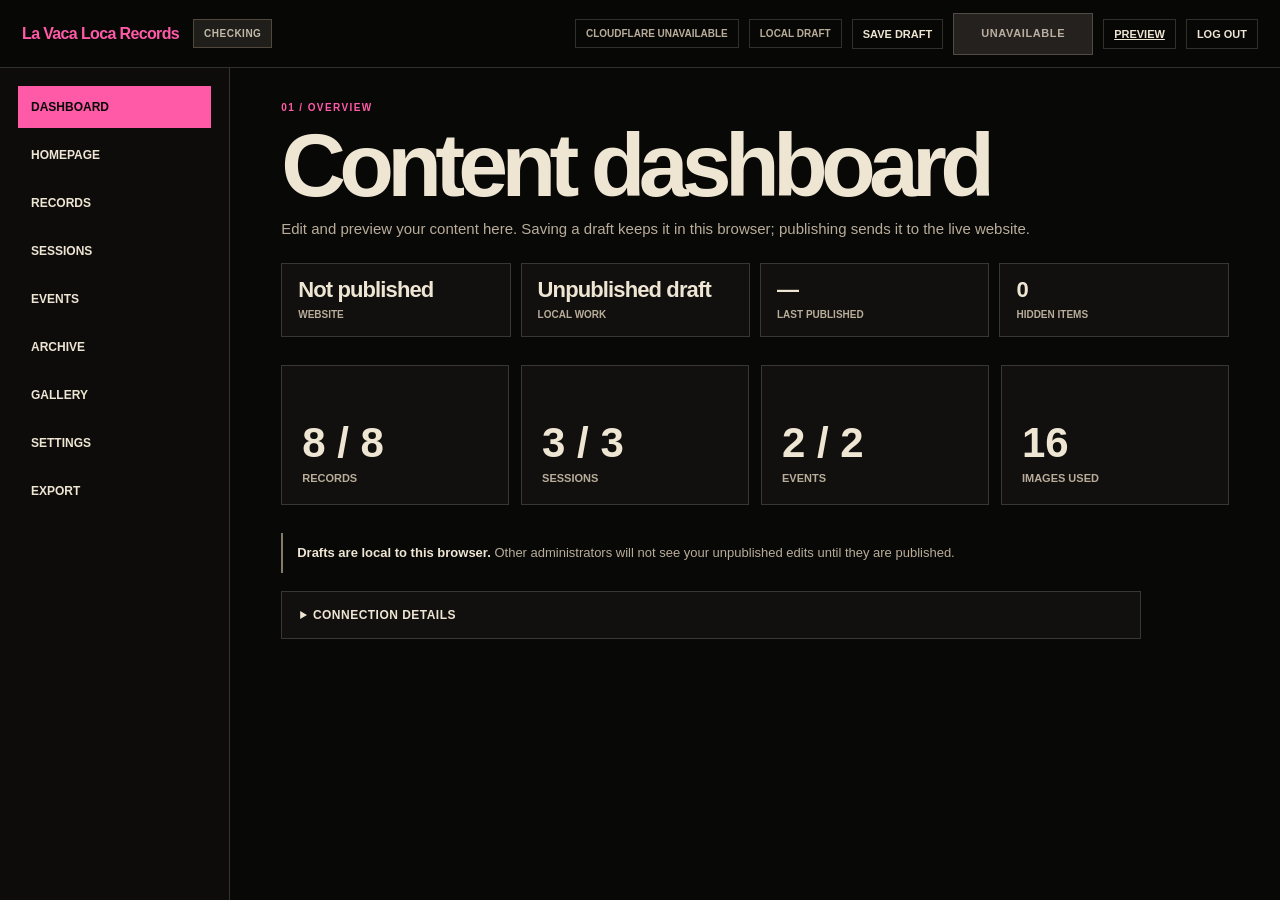
==== admin/index.html @ 2c113e15 "Add Original, Black & White and Sepia controls to responsive image editor" ====
<!doctype html>
<html lang="es">
<head>
<meta charset="utf-8">
<meta name="viewport" content="width=device-width,initial-scale=1,viewport-fit=cover">
<title>Admin — La Vaca Loca Records</title>
<link rel="stylesheet" href="admin.css?v=20261101-preview-edit-filters">
</head>
<body>
<header class="admin-header">
  <div class="admin-header-primary">
    <a class="brand" href="../index.html">La Vaca Loca Records</a>
    <span id="liveStatus" class="status-pill live-status" role="status" aria-live="polite">CHECKING</span>
    <button id="adminMobileHeaderLogout" class="admin-action compact secondary admin-mobile-header-logout" type="button">Log out</button>
  </div>
  <div class="admin-header-actions" aria-label="Content actions">
    <span class="status-pill" id="cloudStatus">Checking connection</span>
    <span class="status-pill" id="draftStatus" role="status" aria-live="polite">LOCAL DRAFT</span>
    <button class="admin-action compact secondary" type="button" data-save-draft>Save draft</button>
    <div class="publish-control" id="publishControl" data-publish-state="checking">
      <div class="publish-history" id="publishHistory" hidden aria-live="polite">
        <span class="publish-history-title">Last published</span>
        <time id="publishHistoryTime"></time>
      </div>
      <button class="admin-action compact publish-button" id="publishButton" type="button" data-cloud-publish disabled aria-label="Checking publication status">
        <span class="publish-fill" id="publishFill" aria-hidden="true"></span>
        <span class="publish-button-text" id="publishButtonText">Checking…</span>
      </button>
    </div>
    <a class="admin-action compact secondary" href="../index.html?preview=admin-draft" target="_blank" rel="noopener">Preview</a>
    <button class="admin-action compact secondary" type="button" id="adminLogout">Log out</button>
  </div>
</header>
<main class="admin-shell">
  <aside class="admin-sidebar" id="adminNavigation" aria-label="Admin sections">
    <button class="nav-item active" data-panel="dashboard">Dashboard</button>
    <button class="nav-item" data-panel="homepage">Homepage</button>
    <button class="nav-item" data-panel="records">Records</button>
    <button class="nav-item" data-panel="sessions">Sessions</button>
    <button class="nav-item" data-panel="events">Events</button>
    <button class="nav-item" data-panel="archive">Archive</button>
    <button class="nav-item" data-panel="gallery">Gallery</button>
    <button class="nav-item" data-panel="settings">Settings</button><button class="nav-item" data-panel="team" id="teamNav" hidden>Administrators</button>
    <button class="nav-item" data-panel="export">Export</button>
  </aside>

  <section class="admin-content">
    <section class="panel active" id="dashboard">
      <p class="eyebrow">01 / Overview</p>
      <h1>Content dashboard</h1>
      <p class="intro">Edit and preview your content here. Saving a draft keeps it in this browser; publishing sends it to the live website.</p>
      <div class="publish-bar" id="publishSummary"></div>
      <div class="stat-grid" id="stats"></div>
      <p class="dashboard-note"><strong>Drafts are local to this browser.</strong> Other administrators will not see your unpublished edits until they are published.</p>
      <details class="connection-details"><summary>Connection details</summary><p id="cloudSetupHint">Checking your session and storage…</p></details></section>

    <section class="panel" id="homepage">
      <div class="panel-head"><div><p class="eyebrow">02 / Landing page</p><h2>Homepage hero</h2></div></div>
      <p class="intro">Assign a different original photo to desktop, tablet, or phone, or let a screen size inherit a fallback photo. Drop images into the slots, select from the gallery, and adjust each device crop.</p>
      <div class="notice"><strong>Media:</strong> with Cloudflare connected, hero originals are stored permanently in R2. Save Draft is private to this browser; Publish Live updates production.</div>
      <p><a class="admin-action secondary" href="../index.html?preview=admin-draft" target="_blank" rel="noopener">Save & preview homepage</a></p>
      <div id="homepageHeroEditor"></div>
    </section>

    <section class="panel" id="records">
      <div class="panel-head"><div><p class="eyebrow">02 / Catalog</p><h2>Records</h2></div><button class="admin-action" data-add-record>Add record</button></div>
      <p><a class="admin-action secondary" href="../discos.html?preview=admin-draft" target="_blank" rel="noopener">Save & preview listening room</a></p>
      <div class="editor-list" id="recordsList"></div>
    </section>

    <section class="panel" id="sessions">
      <div class="panel-head"><div><p class="eyebrow">03 / Library</p><h2>Sessions</h2></div><button class="admin-action" data-add-session>Add session</button></div>
      <p><a class="admin-action secondary" href="../sessions.html?preview=admin-draft" target="_blank" rel="noopener">Save & preview sessions</a></p>
      <div class="editor-list" id="sessionsList"></div>
    </section>

    <section class="panel" id="events">
      <div class="panel-head"><div><p class="eyebrow">04 / Agenda</p><h2>Events</h2></div><button class="admin-action" data-add-event>Add event</button></div>
      <p class="notice">Save a local draft, then preview the calendar. Draft / Hidden events are never public. Leave a date empty for “Próximo anuncio”. Use Publish Live when the calendar is ready.</p>
      <div class="form-card" id="calendarSettings"></div>
      <p><a class="admin-action secondary" href="../eventos.html?preview=admin-draft" target="_blank" rel="noopener">Save & preview calendar</a></p>
      <div class="editor-list" id="eventsList"></div>
    </section>

    <section class="panel" id="archive">
      <div class="panel-head"><div><p class="eyebrow">05 / Visual memory</p><h2>Archive</h2></div><button class="admin-action" data-add-archive>Add archive item</button></div>
      <p><a class="admin-action secondary" href="../archivo.html?preview=admin-draft" target="_blank" rel="noopener">Save & preview archive</a></p>
      <div class="editor-list" id="archiveList"></div>
    </section>

    <section class="panel" id="gallery">
      <div class="panel-head"><div><p class="eyebrow">Media library</p><h2>Gallery</h2></div><label class="upload-button">Upload photos<input id="galleryUpload" type="file" accept="image/*" multiple></label></div>
      <div class="gallery-toolbar"><input id="gallerySearch" type="search" placeholder="Search photos" aria-label="Search gallery"><button class="admin-action secondary" id="galleryRefresh" type="button">Refresh</button></div>
      <p id="galleryProgress" role="status" aria-live="polite"></p><div id="galleryFailures"></div>
      <div class="gallery-grid" id="galleryGrid"></div><button class="admin-action secondary" id="galleryMore" type="button" hidden>Load more</button>
    </section>
    <section class="panel" id="settings">
      <p class="eyebrow">06 / Store settings</p>
      <h2>Settings</h2>
      <div class="form-card" id="settingsForm"></div>
    </section>

<section class="panel" id="team">
  <p class="eyebrow">ADMINISTRATION</p>
  <h2>Administrators</h2>
  <p class="team-intro">Manage who can access La Vaca Loca Records. Owners manage accounts, administrators publish content and upload media, and editors prepare drafts.</p>
  <div id="teamList" class="team-list" aria-live="polite">Loading accounts…</div>
  <div class="team-create">
    <p class="eyebrow">ACCESS MANAGEMENT</p>
    <h3>Invite administrator</h3>
    <p class="team-hint">Invite someone by email. They choose their own password through a private, one-time link valid for 48 hours. No email is sent automatically; copy the link and share it privately.</p>
    <form id="teamInvite" class="team-form">
      <div class="team-field"><label for="teamInviteEmail">Email address</label><input id="teamInviteEmail" type="email" name="email" required autocomplete="off"></div>
      <div class="team-field"><label for="teamInviteRole">Account role</label><select id="teamInviteRole" name="role"><option value="editor">Editor</option><option value="admin">Administrator</option><option value="owner">Owner</option></select></div>
      <button class="team-submit" type="submit">Generate invitation link</button>
    </form>
    <p id="teamStatus" class="team-status" role="status" aria-live="polite"></p>
    <section class="team-invite-link" id="teamInviteLinkBox" hidden aria-labelledby="teamInviteLinkTitle">
      <p class="eyebrow" id="teamInviteLinkTitle">ONE-TIME INVITATION</p>
      <p class="team-hint">Copy this link now. For security, it will not be shown again after you leave or refresh this page. You can generate a new one later.</p>
      <div class="team-invite-copy-row">
        <input type="text" id="teamInviteLink" readonly aria-label="Generated invitation link" spellcheck="false">
        <button class="team-submit" id="teamCopyInvite" type="button">Copy link</button>
      </div>
      <p id="teamInviteCopyStatus" class="team-status" role="status" aria-live="polite"></p>
    </section>
  </div>
  <section class="team-pending" aria-labelledby="teamPendingTitle">
    <div class="team-pending-head">
      <div><p class="eyebrow">INVITATIONS</p><h3 id="teamPendingTitle">Pending invitations</h3></div>
      <button class="team-button" id="teamRefreshInvites" type="button">Refresh</button>
    </div>
    <p class="team-hint">Invitations expire after 48 hours. Generate another link using the same email to replace an old invitation.</p>
    <div id="teamInvitations" class="team-invite-list" aria-live="polite"></div>
  </section>
  <section class="team-pending team-recovery" aria-labelledby="teamRecoveryTitle">
    <div class="team-pending-head">
      <div><p class="eyebrow">ACCOUNT RECOVERY</p><h3 id="teamRecoveryTitle">Password reset requests</h3></div>
      <button class="team-button" id="teamRefreshResets" type="button">Refresh</button>
    </div>
    <p class="team-hint">Review requests submitted through “Forgot password?” and issue a 30-minute, one-time link. Only Owners can generate links; the primary designer account is excluded.</p>
    <div id="teamResetRequests" class="team-invite-list" aria-live="polite"></div>
    <section class="team-invite-link" id="teamResetLinkBox" hidden aria-labelledby="teamResetLinkTitle">
      <p class="eyebrow" id="teamResetLinkTitle">ONE-TIME PASSWORD RESET LINK</p>
      <p class="team-hint">Copy this private link now and send it directly to the account owner. It expires after 30 minutes and is not shown again after you leave this page.</p>
      <div class="team-invite-copy-row">
        <input type="text" id="teamResetLink" readonly aria-label="Generated password reset link" spellcheck="false">
        <button class="team-submit" type="button" id="teamCopyReset">Copy link</button>
      </div>
      <p id="teamResetCopyStatus" class="team-status" role="status" aria-live="polite"></p>
    </section>
  </section>
</section>
<dialog id="teamResetDialog" class="team-dialog" aria-labelledby="teamResetTitle">
  <form id="teamResetForm" class="team-reset-form">
    <p class="eyebrow">ACCOUNT SECURITY</p>
    <h3 id="teamResetTitle">Reset password</h3>
    <p id="teamResetEmail" class="team-hint"></p>
    <input type="hidden" name="id" id="teamResetId">
    <div class="team-field"><label for="teamNewPassword">New password</label><input id="teamNewPassword" type="password" name="password" autocomplete="new-password" minlength="14" required></div>
    <div class="team-field"><label for="teamConfirmPassword">Confirm new password</label><input id="teamConfirmPassword" type="password" autocomplete="new-password" minlength="14" required></div>
    <p id="teamResetStatus" class="team-status" role="alert"></p>
    <div class="team-dialog-actions"><button class="team-button" type="button" data-reset-cancel>Cancel</button><button class="team-submit" type="submit">Save new password</button></div>
  </form>
</dialog>
<dialog id="teamDeleteDialog" class="team-dialog team-delete-dialog" aria-labelledby="teamDeleteTitle" aria-describedby="teamDeleteDescription">
  <form id="teamDeleteForm" class="team-reset-form">
    <p class="eyebrow">PERMANENT ACCOUNT REMOVAL</p>
    <h3 id="teamDeleteTitle">Delete administrator</h3>
    <p id="teamDeleteDescription" class="team-hint">This permanently removes the account and signs out its active sessions. This action cannot be undone.</p>
    <p class="team-delete-target" id="teamDeleteEmail"></p>
    <input type="hidden" id="teamDeleteId" name="id">
    <div class="team-field"><label for="teamDeleteEmailConfirm">Enter the account email to confirm</label><input id="teamDeleteEmailConfirm" name="email" type="email" autocomplete="off" required spellcheck="false"></div>
    <div class="team-field"><label for="teamDeleteConfirmWord">Type DELETE</label><input id="teamDeleteConfirmWord" name="confirm" type="text" autocomplete="off" autocapitalize="characters" required spellcheck="false"></div>
    <p id="teamDeleteStatus" class="team-status" role="alert"></p>
    <div class="team-dialog-actions"><button type="button" class="team-button" data-delete-cancel>Cancel</button><button type="submit" class="team-button team-delete-submit" disabled>Delete account</button></div>
  </form>
</dialog>
<section class="panel" id="export">
  <p class="eyebrow">BACKUP / ADVANCED</p>
  <h2>Export</h2>
  <p class="intro">Download or copy the content currently in this editor as a backup. Exporting does not publish anything to the live website.</p>
  <div class="export-actions">
    <button class="admin-action" data-download-datajs>Download data.js</button>
    <button class="admin-action secondary" data-copy-datajs>Copy data.js</button>
  </div>
  <details class="export-advanced">
    <summary>View generated data.js</summary>
    <textarea id="jsonOutput" spellcheck="false" readonly aria-label="Generated data.js backup"></textarea>
  </details>
  <details class="export-advanced export-danger">
    <summary>Discard local draft</summary>
    <p>This resets only the current browser's draft; it does not undo published website changes.</p>
    <button class="admin-action danger" data-reset-draft>Reset local draft</button>
  </details>
</section>
  </section>
</main>
<dialog id="heroCropDialog" class="hero-crop-dialog" aria-labelledby="heroCropTitle" aria-describedby="heroCropDescription">
  <div class="hero-crop-shell">
    <header class="hero-crop-heading">
      <div>
        <p class="eyebrow">RESPONSIVE IMAGE STUDIO</p>
        <h2 id="heroCropTitle">Frame the image.</h2>
        <p id="heroCropDescription">Drag to reposition, zoom, and apply a color filter separately for each device. The original image is unchanged.</p>
      </div>
      <button type="button" class="admin-action secondary" id="heroCropClose" aria-label="Close crop editor">Close</button>
    </header>
    <div class="hero-crop-switcher" role="group" aria-label="Preview screen size">
      <button type="button" data-crop-device="desktop" aria-pressed="true"><span>DESKTOP</span><small>1440 × 810</small></button>
      <button type="button" data-crop-device="tablet" aria-pressed="false"><span>TABLET</span><small>768 × 1024</small></button>
      <button type="button" data-crop-device="phone" aria-pressed="false"><span>PHONE</span><small>390 × 844</small></button>
    </div>
    <div class="hero-crop-workspace">
      <div class="hero-crop-viewer">
        <div class="hero-crop-device-label"><span id="heroCropDeviceLabel">Desktop view</span><span id="heroCropDimensions">1440 × 810</span></div>
        <div class="hero-crop-frame-wrap">
          <div class="hero-crop-frame device-desktop" id="heroCropFrame" tabindex="0" role="img" aria-label="Drag the image to adjust which part of it appears. You can also use the horizontal and vertical sliders.">
            <img id="heroCropImage" alt="" draggable="false">
            <div class="hero-crop-shade" aria-hidden="true"></div>
            <div class="hero-crop-website-copy" id="heroCropWebsiteCopy" aria-hidden="true">
              <span id="heroCropKicker">LA VACA LOCA RECORDS</span>
              <strong id="heroCropMark">LVL</strong>
              <em id="heroCropTagline">Discos, sonido, sesiones y cultura.</em>
            </div>
          </div>
        </div>
        <p class="hero-crop-guide">Drag or swipe the image to set the visible area. This preview uses the live website's cover geometry.</p>
      </div>
      <aside class="hero-crop-controls">
        <p class="eyebrow">PHOTO ADJUSTMENTS</p>
        <h3 id="heroCropControlsTitle">Desktop framing</h3>
        <div class="hero-crop-range"><label for="heroCropX">Horizontal focus <output id="heroCropXValue" for="heroCropX">50%</output></label><input type="range" id="heroCropX" min="0" max="100" step="1" value="50"></div>
        <div class="hero-crop-range"><label for="heroCropY">Vertical focus <output id="heroCropYValue" for="heroCropY">50%</output></label><input type="range" id="heroCropY" min="0" max="100" step="1" value="50"></div>
        <div class="hero-crop-range"><label for="heroCropZoom">Zoom <output id="heroCropZoomValue" for="heroCropZoom">100%</output></label><input type="range" id="heroCropZoom" min="100" max="250" step="5" value="100"></div>
        <fieldset class="hero-crop-filters">
          <legend>Image look</legend>
          <div class="hero-crop-filter-choices" role="group" aria-label="Color treatment for selected device">
            <button type="button" data-crop-filter="none" aria-pressed="true">Original</button>
            <button type="button" data-crop-filter="grayscale" aria-pressed="false">Black &amp; White</button>
            <button type="button" data-crop-filter="sepia" aria-pressed="false">Sepia</button>
          </div>
          <p>Applies to this device's hero photo. Original files remain unchanged.</p>
        </fieldset>
        <div class="hero-crop-toggles">
          <label><input type="checkbox" id="heroCropShowText" checked> Show website text</label>
        </div>
        <button type="button" class="admin-action secondary" id="heroCropReset">Reset this device</button>
        <p class="hero-crop-settings-note">Phone crops apply to screens up to 560px, tablet up to 900px, and desktop above 900px. Crop settings are saved with the site content, not by altering the source image.</p>
        <div class="hero-crop-footer">
          <button class="admin-action secondary" type="button" id="heroCropCancel">Cancel</button>
          <button class="admin-action" type="button" id="heroCropApply">Apply changes to draft</button>
        </div>
        <p id="heroCropMessage" class="hero-crop-message" role="status" aria-live="polite"></p>
      </aside>
    </div>
  </div>
</dialog>
<dialog id="galleryPicker" class="gallery-picker"><div class="panel-head"><h2>Choose a photo</h2><button class="admin-action secondary" id="galleryPickerClose" type="button">Close</button></div><input id="galleryPickerSearch" type="search" placeholder="Search photos" aria-label="Search gallery photos"><p id="galleryPickerStatus" role="status"></p><div class="gallery-grid" id="galleryPickerGrid"></div><button class="admin-action secondary" id="galleryPickerMore" type="button" hidden>Load more</button></dialog>
<div class="toast" id="adminToast" role="status" aria-live="polite"></div>
<script src="../data.js"></script>
<script src="../api/content"></script>
<script>
document.addEventListener('click',function(event){
  const previewLink=event.target.closest('a[href*="preview=admin-draft"]');
  if(!previewLink)return;
  if(!saveDraft(false))event.preventDefault();
});
</script>
<script src="../calendar-content.js"></script>
<script src="../responsive-crop.js?v=20261101-color-filters"></script><script src="admin.js?v=20261101-preview-edit-filters"></script><script src="hero-crop.js?v=20261101-color-filters"></script><script src="hero-drop.js?v=20261101-hero-drop"></script>
<script src="gallery.js?v=gallery-only-20260929"></script>
<script src="audio-upload.js"></script><script src="mobile.js?v=scroll-tabs-20261023"></script><script src="team.js?v=password-recovery-20261026"></script>
</body>
</html>
---- admin/admin.css ----
:root{--ink:#080807;--panel:#11100e;--panel2:#191713;--paper:#eee5d3;--muted:#b9ad9a;--line:rgba(238,229,211,.18);--pink:#ff5aa7;--wood:#6d4027;--orange:#e5532e}*{box-sizing:border-box}html{scroll-behavior:smooth}body{margin:0;background:var(--ink);color:var(--paper);font-family:Arial,Helvetica,sans-serif}button,input,textarea,select{font:inherit}.admin-header{position:sticky;top:0;z-index:20;display:flex;align-items:center;justify-content:space-between;height:68px;padding:0 22px;background:rgba(8,8,7,.96);border-bottom:1px solid var(--line);backdrop-filter:blur(10px)}.brand{color:var(--pink);text-decoration:none;font-weight:900;letter-spacing:-.04em}.status-pill{border:1px solid var(--line);padding:8px 10px;font-size:10px;font-weight:900;text-transform:uppercase;color:var(--muted)}.admin-shell{display:grid;grid-template-columns:230px 1fr;min-height:calc(100vh - 68px)}.admin-sidebar{border-right:1px solid var(--line);background:#0d0c0b;padding:18px;position:sticky;top:68px;height:calc(100vh - 68px)}.nav-item{width:100%;display:block;text-align:left;background:transparent;color:var(--paper);border:1px solid transparent;padding:13px 12px;margin-bottom:6px;font-size:12px;font-weight:900;text-transform:uppercase;cursor:pointer}.nav-item:hover,.nav-item.active{background:var(--pink);color:var(--ink);border-color:var(--pink)}.admin-content{padding:34px 4vw 80px}.panel{display:none}.panel.active{display:block}.eyebrow{font-size:10px;letter-spacing:.14em;text-transform:uppercase;color:var(--pink);font-weight:900;margin:0 0 16px}h1,h2,h3{margin:0;font-weight:900;letter-spacing:-.075em;line-height:.82}h1{font-size:clamp(54px,7vw,112px)}h2{font-size:clamp(42px,5.6vw,84px)}.intro{max-width:760px;color:var(--muted);line-height:1.55;font-size:15px}.stat-grid{display:grid;grid-template-columns:repeat(4,1fr);gap:12px;margin:28px 0}.stat-card{background:var(--panel);border:1px solid var(--line);padding:20px;min-height:140px;display:flex;flex-direction:column;justify-content:flex-end}.stat-card strong{font-size:42px;line-height:.9}.stat-card span{font-size:11px;color:var(--muted);font-weight:900;text-transform:uppercase;margin-top:10px}.notice{border:1px solid var(--line);background:rgba(255,90,167,.08);padding:18px;max-width:860px;line-height:1.5}.panel-head{display:flex;align-items:end;justify-content:space-between;gap:20px;margin-bottom:24px}.admin-action{background:var(--pink);color:var(--ink);border:0;padding:12px 14px;font-size:11px;font-weight:900;text-transform:uppercase;cursor:pointer}.admin-action.secondary{background:transparent;color:var(--paper);border:1px solid var(--line)}.editor-list{display:grid;gap:12px}.editor-card,.form-card{background:var(--panel);border:1px solid var(--line);padding:18px}.editor-card summary{cursor:pointer;list-style:none;display:flex;align-items:center;justify-content:space-between;gap:18px}.editor-card summary::-webkit-details-marker{display:none}.summary-title strong{display:block;font-size:22px;line-height:.95}.summary-title small{display:block;color:var(--pink);font-size:10px;font-weight:900;text-transform:uppercase;margin-top:7px}.summary-status{color:var(--muted);font-size:11px;font-weight:900;text-transform:uppercase}.field-grid{display:grid;grid-template-columns:repeat(3,1fr);gap:12px;margin-top:18px}.field.full{grid-column:1/-1}.field label{display:block;color:var(--muted);font-size:10px;font-weight:900;text-transform:uppercase;margin-bottom:6px}.field input,.field textarea,.field select{width:100%;background:#090908;color:var(--paper);border:1px solid var(--line);padding:11px}.field select{appearance:none;background-image:linear-gradient(45deg,transparent 50%,var(--pink) 50%),linear-gradient(135deg,var(--pink) 50%,transparent 50%);background-position:calc(100% - 17px) 17px,calc(100% - 11px) 17px;background-size:6px 6px;background-repeat:no-repeat}.field textarea{min-height:90px;resize:vertical}.field small{display:block;color:var(--muted);font-size:10px;line-height:1.35;margin-top:6px}.toggle-field{display:flex;flex-direction:column}.toggle{width:100%;min-height:43px;background:#090908;color:var(--muted);border:1px solid var(--line);font-size:11px;font-weight:900;text-align:left;padding:10px 12px;cursor:pointer}.toggle span:before{content:"";display:inline-block;width:9px;height:9px;border-radius:50%;background:#69645b;margin-right:8px}.toggle.on{background:rgba(255,90,167,.14);color:var(--paper);border-color:rgba(255,90,167,.55)}.toggle.on span:before{background:var(--pink)}.settings-note{background:rgba(255,90,167,.08);border:1px solid rgba(255,90,167,.28);padding:16px;margin-bottom:16px}.settings-note strong,.settings-note span{display:block}.settings-note span{color:var(--pink);font-size:13px;margin-top:6px;word-break:break-all}.settings-note p{color:var(--muted);font-size:12px;margin:9px 0 0;line-height:1.4}.card-actions{display:flex;gap:10px;margin-top:14px}.danger{background:transparent;color:#ffb5b5;border:1px solid rgba(255,181,181,.35)}.export-actions{display:flex;gap:10px;flex-wrap:wrap;margin:20px 0}#jsonOutput{width:100%;min-height:520px;background:#080807;color:#f2e7d4;border:1px solid var(--line);padding:16px;font-family:ui-monospace,SFMono-Regular,Menlo,Monaco,Consolas,monospace;font-size:12px;line-height:1.55}.empty{border:1px dashed var(--line);padding:24px;color:var(--muted)}@media(max-width:900px){.admin-shell{grid-template-columns:1fr}.admin-sidebar{position:sticky;top:68px;height:auto;display:flex;gap:8px;overflow:auto;padding:12px;background:#0d0c0b}.nav-item{white-space:nowrap;margin:0}.admin-content{padding:28px 18px 80px}.stat-grid{grid-template-columns:repeat(2,1fr)}.field-grid{grid-template-columns:1fr}.panel-head{display:block}.panel-head .admin-action{margin-top:18px}}@media(max-width:520px){.admin-header{padding:0 14px}.brand{font-size:14px}.status-pill{font-size:8px}.stat-grid{grid-template-columns:1fr}h1{font-size:18vw}h2{font-size:15vw}.editor-card summary{display:block}.summary-status{display:block;margin-top:10px}}

.gallery-toolbar{display:flex;gap:12px;margin:20px 0}.gallery-toolbar input,.gallery-picker>input{flex:1;min-width:0;background:#090908;color:var(--paper);border:1px solid var(--line);padding:12px}.gallery-grid{display:grid;grid-template-columns:repeat(auto-fill,minmax(150px,1fr));gap:16px;margin:20px 0}.gallery-photo{min-width:0;padding:0 0 12px;border:1px solid var(--line);background:var(--panel);color:var(--paper);text-align:left;cursor:pointer}.gallery-photo:hover,.gallery-photo:focus-visible{outline:2px solid var(--pink);outline-offset:2px}.gallery-photo img{display:block;width:100%;aspect-ratio:1;object-fit:cover;background:#090908}.gallery-photo strong,.gallery-photo small{display:block;margin:10px 12px 0;overflow:hidden;text-overflow:ellipsis;white-space:nowrap;font-size:12px}.gallery-photo small{color:var(--muted);font-size:10px}.gallery-picker{width:min(1000px,94vw);max-height:90vh;overflow:auto;padding:24px;background:var(--ink);color:var(--paper);border:1px solid var(--line)}.gallery-picker::backdrop{background:#000c}.gallery-picker>input{width:100%}#galleryProgress,#galleryPickerStatus,#galleryFailures{font-size:13px;overflow-wrap:anywhere}.gallery-grid .empty{grid-column:1/-1}.gallery-picker .panel-head{gap:18px}.upload-button input:focus-visible{outline:2px solid white}@media(max-width:600px){.gallery-grid{grid-template-columns:repeat(2,minmax(0,1fr));gap:10px}.gallery-picker{padding:16px}.gallery-toolbar{flex-wrap:wrap}}


/* Administrator management */
#team{max-width:1120px}
.team-intro,.team-hint{max-width:770px;color:#b8b0a1;line-height:1.55}
.team-list{display:grid;gap:16px;margin:30px 0 48px}
.team-card{border:1px solid #413d37;background:#13120f;padding:24px;min-width:0}
.team-card-top{display:flex;align-items:flex-start;justify-content:space-between;gap:16px;flex-wrap:wrap}
.team-email{font-size:clamp(18px,2.1vw,27px);overflow-wrap:anywhere;color:#efe6d6;letter-spacing:-.035em;margin:0}
.team-meta,.team-card-controls,.team-actions{display:flex;align-items:center;flex-wrap:wrap;gap:12px}
.team-meta{margin-left:auto}
.team-badge{border:1px solid #51483f;padding:7px 10px;color:#eee6d7;font-size:11px;font-weight:700;letter-spacing:.08em;text-transform:uppercase}
.team-badge.active{border-color:#486044;color:#c3e6bb}
.team-badge.inactive{border-color:#805252;color:#ffb8b8}
.team-card-controls{margin-top:24px}
.team-card-controls .team-field{flex:0 1 230px}
.team-create{border-top:1px solid #3e3933;padding-top:32px}
.team-create h3,.team-dialog h3{color:#efe6d6;font-size:clamp(25px,3vw,38px);line-height:1.1;letter-spacing:-.035em;margin:10px 0}
.team-form{display:grid;grid-template-columns:repeat(2,minmax(0,1fr));gap:20px;max-width:930px;margin-top:24px}
.team-field{display:grid;gap:8px;min-width:0}
.team-field label{display:block;color:#efe6d6;font-size:13px;font-weight:600;letter-spacing:.025em}
#team .team-field input,#team .team-field select,#teamResetDialog .team-field input{appearance:none;box-sizing:border-box;width:100%;min-height:50px;background:#171714;border:1px solid #514c44;border-radius:0;color:#efe6d6;font:inherit;font-size:15px;padding:12px 14px;outline:none}
#team .team-field input:focus,#team .team-field select:focus,#teamResetDialog .team-field input:focus{border-color:#fa4ea0;box-shadow:0 0 0 1px #fa4ea0}
#team .team-field select{cursor:pointer}
.team-button,.team-submit{border-radius:0;min-height:49px;padding:12px 18px;text-transform:uppercase;font-weight:750;font-size:13px;letter-spacing:.03em;cursor:pointer;transition:background .16s,border-color .16s}
.team-button{background:transparent;color:#efe6d6;border:1px solid #59534a}
.team-button:hover{border-color:#fa4ea0;color:#fa4ea0}
.team-button.danger:hover{border-color:#ff9595;color:#ff9595}
.team-submit{background:#fb50a0;border:1px solid #fb50a0;color:#141010}
.team-submit:hover{background:#f77cba}
.team-button:disabled,.team-submit:disabled{opacity:.5;cursor:wait}
.team-form>.team-submit{grid-column:1/-1;width:100%;margin-top:6px}
.team-status{min-height:20px;margin:18px 0;color:#b8d9b0;font-size:14px}
.team-status.error{color:#f8a3a3}
.team-dialog{box-sizing:border-box;border:1px solid #655448;background:#11110f;color:#efe6d6;width:min(440px,calc(100% - 32px));max-height:calc(100dvh - 40px);overflow:auto;padding:30px;box-shadow:0 25px 80px #0009}
.team-dialog::backdrop{background:rgba(0,0,0,.77)}
.team-reset-form{display:grid;gap:13px}
.team-dialog-actions{display:flex;gap:10px;margin-top:10px}
.team-dialog-actions>*{flex:1}
@media(max-width:760px){.team-form{grid-template-columns:1fr}.team-card{padding:18px}.team-card-controls,.team-actions{align-items:stretch;flex-direction:column;width:100%}.team-card-controls .team-field{flex:auto;width:100%}.team-actions>*{width:100%}.team-meta{margin-left:0}.team-dialog{padding:20px}}


/* Publication states and interface clarity */
[hidden]{display:none!important}
.status-pill.live-status{white-space:nowrap;letter-spacing:.05em;transition:background .2s,border-color .2s}
.status-pill.live-status.is-live{background:#c7f0ce;border-color:#c7f0ce;color:#0b2915}
.status-pill.live-status.not-live{background:#201e1b;border-color:#51483c;color:#c4b9a8}
#publishButton{white-space:nowrap;transition:background .2s,color .2s,border-color .2s}
#publishButton.is-live,#publishButton.is-live:disabled{background:#c7f0ce;border:1px solid #c7f0ce;color:#0b2915;opacity:1;cursor:default}
#publishButton.is-publishing{background:#9a8c7e;color:#111}
#publishButton:disabled:not(.is-live){opacity:.6;cursor:not-allowed}
.publish-bar .text-live{color:#bcecc3}
.dashboard-note{border-left:2px solid #857b6b;padding:10px 14px;color:var(--muted);font-size:13px;line-height:1.55;max-width:850px}
.dashboard-note strong{color:var(--paper)}
.connection-details,.export-advanced{max-width:860px;border:1px solid var(--line);background:var(--panel);padding:16px 18px;margin:18px 0;color:var(--muted)}
.connection-details summary,.export-advanced summary{font-size:12px;text-transform:uppercase;letter-spacing:.04em;font-weight:800;color:var(--paper);cursor:pointer}
.connection-details p,.export-advanced p{font-size:13px;line-height:1.6;margin:14px 0 0}
.export-advanced #jsonOutput{margin-top:15px;min-height:300px;display:block}
.export-danger{border-color:rgba(240,130,130,.23)}
.export-danger .admin-action{margin-top:15px}
.admin-header{gap:18px}
.admin-header-actions{min-width:0}
.admin-header-actions .status-pill{white-space:nowrap}
.admin-header-actions .admin-action{white-space:nowrap}
.admin-action:focus-visible,.nav-item:focus-visible,.status-pill:focus-visible{outline:2px solid var(--pink);outline-offset:3px}
@media(max-width:1100px){
 .admin-header{height:auto;min-height:68px;flex-wrap:wrap;padding-top:12px;padding-bottom:12px}
 .admin-header-actions{flex-wrap:wrap;justify-content:flex-start}
 .admin-shell{min-height:calc(100vh - 68px)}
 .admin-sidebar{position:static;height:auto}
}
@media(max-width:700px){
 .admin-header-actions{width:100%;gap:8px}
 .admin-header-actions .admin-action{flex:0 0 auto}
 .admin-header-actions #publishButton{order:1}
 .admin-header-actions [data-save-draft]{order:2}
 .admin-header-actions a[href*="preview=admin-draft"]{order:3}
 .admin-header-actions #adminLogout{order:4}
 .admin-header-actions .status-pill{font-size:9px}
}


/* ---------- iPhone and iPad admin layout (2026-10) ---------- */
.admin-header-primary{display:flex;align-items:center;gap:14px;min-width:0}
.admin-header-primary .brand{min-width:0;overflow:hidden;text-overflow:ellipsis;white-space:nowrap}
.admin-menu-toggle,.admin-sidebar-head,.admin-nav-backdrop,.admin-mobile-logout{display:none}
@media (max-width:900px){
  :root{--admin-mobile-action-height:100px}
  html{scroll-padding-top:90px}
  body{overflow-x:hidden}
  body.admin-nav-open{overflow:hidden}
  body .admin-header{
    position:sticky;top:0;z-index:55;display:block;height:auto;min-height:0;
    padding:calc(8px + env(safe-area-inset-top,0px)) 14px 9px;
    border-bottom:1px solid var(--line);background:rgba(8,8,7,.97);backdrop-filter:none;-webkit-backdrop-filter:none
  }
  .admin-header-primary{width:100%;min-height:43px;gap:11px}
  .admin-header-primary .brand{flex:1;font-size:clamp(14px,3.8vw,18px);line-height:1.2;letter-spacing:-.035em}
  .admin-header-primary .live-status{flex:none;font-size:11px;padding:8px 10px}
  .admin-menu-toggle{
    display:inline-flex;flex:none;align-items:center;justify-content:center;
    width:44px;height:44px;background:transparent;color:var(--paper);
    border:1px solid var(--line);padding:0;cursor:pointer
  }
  .admin-menu-toggle:focus-visible,.admin-nav-close:focus-visible{outline:2px solid var(--pink);outline-offset:2px}
  .menu-bars{width:19px;display:grid;gap:4px}
  .menu-bars span{display:block;height:2px;background:currentColor;width:100%}
  body .admin-header .admin-header-actions{
    position:fixed;z-index:55;left:0;right:0;bottom:0;min-width:0;width:100%;
    display:grid;grid-template-columns:minmax(0,1fr) minmax(0,1.42fr) minmax(0,.82fr);
    grid-template-areas:"status status status" "save publish preview";
    align-items:stretch;gap:7px 8px;
    padding:8px 12px calc(9px + env(safe-area-inset-bottom,0px));
    border-top:1px solid rgba(238,229,211,.24);
    background:rgba(13,12,11,.97);backdrop-filter:blur(16px);-webkit-backdrop-filter:blur(16px)
  }
  .admin-header-actions #cloudStatus,.admin-header-actions #adminLogout{display:none}
  .admin-header-actions #draftStatus{
    grid-area:status;justify-self:start;padding:0 1px;border:0;
    font-size:10px;letter-spacing:.07em;line-height:1.2;color:var(--muted)
  }
  .admin-header-actions #draftStatus.dirty{background:transparent;color:var(--pink)}
  .admin-header .admin-header-actions [data-save-draft]{grid-area:save}
  .admin-header .admin-header-actions #publishButton{grid-area:publish}
  .admin-header .admin-header-actions a[href*="preview=admin-draft"]{grid-area:preview}
  .admin-header .admin-header-actions .admin-action.compact{
    min-width:0;min-height:47px;margin:0;padding:10px 7px;
    font-size:11px;line-height:1.16;letter-spacing:.01em;white-space:normal;
    text-align:center;display:flex;align-items:center;justify-content:center;
    overflow-wrap:normal
  }
  .admin-header .admin-header-actions .admin-action:focus-visible{outline-offset:2px}
  body .admin-shell{display:block;min-height:calc(100dvh - 70px)}
  body .admin-content{min-width:0;padding:24px 16px calc(132px + env(safe-area-inset-bottom,0px))}
  .admin-content .panel{min-width:0}
  .admin-nav-backdrop:not([hidden]){
    display:block;position:fixed;inset:0;z-index:70;
    background:rgba(0,0,0,.72);-webkit-tap-highlight-color:transparent
  }
  body .admin-sidebar{
    position:fixed;top:0;bottom:0;left:0;z-index:75;
    display:block;width:min(330px,86vw);height:100dvh;max-height:100dvh;
    border-right:1px solid #50473f;
    padding:calc(18px + env(safe-area-inset-top,0px)) 14px calc(20px + env(safe-area-inset-bottom,0px));
    background:#12100f;
    overflow-y:auto;overflow-x:hidden;overscroll-behavior:contain;
    -webkit-overflow-scrolling:touch;
    transform:translateX(-102%);visibility:hidden;
    transition:transform .22s ease,visibility .22s
  }
  body.admin-nav-open .admin-sidebar{transform:translateX(0);visibility:visible}
  .admin-sidebar-head{
    display:flex;justify-content:space-between;align-items:center;gap:10px;
    margin-bottom:19px;padding:8px 3px 15px;border-bottom:1px solid var(--line)
  }
  .admin-sidebar-head strong{font-size:12px;text-transform:uppercase;letter-spacing:.09em;color:var(--pink)}
  .admin-nav-close{
    display:inline-flex;gap:9px;align-items:center;min-height:44px;
    background:transparent;color:var(--paper);padding:9px 8px;
    border:1px solid var(--line);font-size:12px;font-weight:700;cursor:pointer
  }
  .admin-nav-close span{font-size:23px;font-weight:400;line-height:0.8}
  .admin-sidebar .nav-item{min-height:49px;margin:0 0 5px;font-size:13px;padding:12px 14px;white-space:normal}
  .admin-mobile-logout{display:block;margin-top:22px!important;border-top:1px solid var(--line)!important;color:var(--muted)!important}
  .admin-sidebar .admin-mobile-logout:hover{color:var(--ink)!important}
  .panel h1,.panel h2{font-size:clamp(32px,8vw,53px);line-height:1.03;letter-spacing:-.05em;overflow-wrap:break-word}
  .panel h3{line-height:1.1}
  .panel .eyebrow{margin-bottom:10px;font-size:11px;line-height:1.4}
  .panel .intro{margin:14px 0 20px;font-size:14px;line-height:1.6}
  .panel-head{display:flex;align-items:flex-start;justify-content:space-between;gap:14px;flex-wrap:wrap;margin-bottom:18px}
  .panel-head>div{min-width:0;flex:1 1 230px}
  .panel-head .admin-action,.panel-head .upload-button{flex:0 0 auto;min-height:44px;max-width:100%;margin:0}
  .publish-bar{grid-template-columns:repeat(2,minmax(0,1fr));gap:9px;margin:20px 0}
  .publish-bar article,.publish-card{min-width:0;padding:14px}
  .publish-bar strong{font-size:clamp(16px,3.2vw,24px);line-height:1.12;letter-spacing:-.025em;overflow-wrap:anywhere}
  .publish-bar span{font-size:10px;line-height:1.3}
  .stat-grid{grid-template-columns:repeat(2,minmax(0,1fr));gap:9px;margin:18px 0}
  .stat-card{min-width:0;min-height:110px;padding:16px}
  .stat-card strong{font-size:clamp(26px,6vw,38px);line-height:1.08;overflow-wrap:anywhere}
  .stat-card span{font-size:11px;line-height:1.25}
  .dashboard-note,.notice{font-size:13px;line-height:1.55;padding:13px 14px}
  .editor-list{gap:10px}
  .editor-card,.form-card{min-width:0;padding:15px}
  .editor-card summary{min-height:54px;display:flex;align-items:center;gap:14px;flex-wrap:wrap}
  .summary-title{min-width:0;flex:1 1 150px}
  .summary-title strong{font-size:clamp(18px,4.7vw,24px);line-height:1.13;overflow-wrap:anywhere}
  .summary-title small{font-size:11px;line-height:1.35;overflow-wrap:anywhere}
  .summary-status{flex:0 1 auto;font-size:11px;line-height:1.45;text-align:left;overflow-wrap:anywhere}
  .field-grid{grid-template-columns:minmax(0,1fr);gap:16px;margin-top:19px}
  .field{min-width:0}
  .field label{font-size:12px;line-height:1.35;margin-bottom:7px}
  .field input,.field textarea,.field select,
  .gallery-toolbar input,.gallery-picker>input,
  #team .team-field input,#team .team-field select,#teamResetDialog .team-field input{
    display:block;width:100%;max-width:100%;min-width:0;min-height:48px;
    padding:12px 13px;font-size:16px;line-height:1.3;border-radius:0
  }
  .field input[type="date"],.field input[type="time"]{-webkit-appearance:none;appearance:none;min-height:50px}
  .field textarea{min-height:110px}
  .field small{font-size:12px;line-height:1.45}
  .toggle{min-height:48px;font-size:13px}
  .card-actions{display:grid;grid-template-columns:minmax(0,1fr) minmax(0,1fr);gap:9px}
  .card-actions .admin-action{min-height:46px;padding:11px;font-size:12px}
  .admin-action,.team-button,.team-submit,.upload-button{touch-action:manipulation}
  .media-field .media-row{grid-template-columns:minmax(0,1fr);gap:12px}
  .media-field .media-preview{min-height:0;max-height:235px;aspect-ratio:4 / 3;overflow:hidden}
  .media-field .media-preview img{height:100%;max-height:235px;object-fit:contain}
  .media-field .media-controls{gap:10px}
  .media-controls .admin-action,.media-controls .upload-button{min-height:46px;width:100%;justify-content:center}
  .advanced-media summary{padding:9px 0;min-height:40px;font-size:12px}
  .hero-admin-card{min-width:0}
  .hero-admin-preview,.hero-admin-preview img{min-height:0;max-height:300px;aspect-ratio:16 / 11}
  .hero-admin-fields{min-width:0;padding:15px}
  .hero-admin-top{display:block}
  .hero-admin-top span{display:block;max-width:none;text-align:left;margin-top:9px;line-height:1.5;font-size:12px}
  .hero-order-actions{display:grid;grid-template-columns:repeat(2,minmax(0,1fr))}
  .hero-order-actions .admin-action{min-height:45px}
  .gallery-toolbar{display:flex;gap:9px;align-items:stretch;flex-wrap:nowrap;margin:16px 0}
  .gallery-toolbar input{flex:1;min-width:0}
  .gallery-toolbar .admin-action{min-height:48px;flex:none;font-size:12px}
  .gallery-grid{grid-template-columns:repeat(2,minmax(0,1fr));gap:10px}
  .gallery-photo strong,.gallery-photo small{font-size:12px;line-height:1.35;white-space:normal;overflow-wrap:anywhere}
  .gallery-picker{
    box-sizing:border-box;width:calc(100% - 18px);max-width:680px;
    max-height:calc(100dvh - 32px);padding:16px 14px calc(18px + env(safe-area-inset-bottom,0px));
    overscroll-behavior:contain;-webkit-overflow-scrolling:touch
  }
  .gallery-picker .panel-head{display:flex;align-items:center;gap:10px;flex-wrap:nowrap}
  .gallery-picker .panel-head h2{font-size:clamp(24px,6vw,36px)}
  .gallery-picker .panel-head .admin-action{margin:0}
  .team-card-top{gap:12px}
  .team-email{font-size:clamp(17px,5vw,24px)}
  .team-card-controls,.team-actions{width:100%;align-items:stretch}
  .team-card-controls .team-field{min-width:0;width:100%;flex:1 1 100%}
  .team-actions{display:grid;grid-template-columns:repeat(2,minmax(0,1fr))}
  .team-actions .team-button{min-height:48px;width:100%;padding:10px}
  .team-form{grid-template-columns:minmax(0,1fr);gap:16px}
  .team-form>.team-submit{min-height:50px}
  .team-dialog{
    width:calc(100% - 24px);max-width:460px;
    max-height:calc(100dvh - 34px);
    overflow:auto;padding:22px 18px calc(18px + env(safe-area-inset-bottom,0px))
  }
  .team-dialog-actions .team-button,.team-dialog-actions .team-submit{min-height:48px}
  .export-actions{display:grid;grid-template-columns:repeat(2,minmax(0,1fr))}
  .export-actions .admin-action{min-height:48px}
  .export-advanced #jsonOutput{font-size:12px;overflow:auto}
  body .toast{bottom:calc(114px + env(safe-area-inset-bottom,0px));right:12px;left:12px;text-align:center}
}
@media(max-width:380px){
  .admin-header-primary .brand{font-size:14px}
  .admin-header-primary .live-status{font-size:10px;padding:7px 8px}
  .admin-header .admin-header-actions .admin-action.compact{font-size:10px}
  body .admin-content{padding-left:12px;padding-right:12px}
  .panel h1,.panel h2{font-size:clamp(30px,8.7vw,38px)}
  .team-actions{grid-template-columns:1fr}
  .panel-head>div{flex-basis:100%}
  .panel-head .admin-action,.panel-head .upload-button{width:100%;justify-content:center}
  .hero-order-actions .admin-action{font-size:10px}
}
@media(max-width:900px) and (prefers-reduced-motion:reduce){
  body .admin-sidebar{transition:none}
  .admin-header .admin-header-actions *{transition:none}
}


/* Mobile navigation revision: keep horizontally swipeable sections below the header. */
.admin-mobile-header-logout{display:none}
@media (max-width:900px){
  html{scroll-padding-top:calc(118px + env(safe-area-inset-top,0px))}
  body .admin-header-primary #liveStatus{display:none}
  body .admin-header-primary .admin-mobile-header-logout{
    display:inline-flex;flex:none;align-items:center;justify-content:center;
    min-height:44px;min-width:69px;padding:10px 11px;margin-left:auto;
    border:1px solid var(--line);background:transparent;color:var(--paper);
    font-size:11px;letter-spacing:.025em;white-space:nowrap
  }
  body .admin-header-primary .admin-mobile-header-logout:focus-visible{
    outline:2px solid var(--pink);outline-offset:2px
  }
  body .admin-sidebar{
    position:sticky;z-index:54;top:calc(61px + env(safe-area-inset-top,0px));
    bottom:auto;left:auto;right:auto;
    display:flex;align-items:stretch;gap:5px;flex-wrap:nowrap;
    width:100%;min-width:0;height:auto;max-height:none;
    margin:0;padding:0 13px;
    overflow-x:auto;overflow-y:hidden;
    -webkit-overflow-scrolling:touch;overscroll-behavior-x:contain;
    scrollbar-width:none;scroll-snap-type:x proximity;
    border:0;border-bottom:1px solid var(--line);
    background:#100e0d;
    transform:none;visibility:visible;transition:none;
    touch-action:pan-x
  }
  body .admin-sidebar::-webkit-scrollbar{display:none}
  body .admin-sidebar .nav-item{
    flex:0 0 auto;width:auto;min-width:max-content;min-height:49px;
    padding:13px 13px 11px;margin:0;
    background:transparent;color:var(--muted);
    border:0;border-bottom:2px solid transparent;
    font-size:12px;line-height:1.2;text-align:center;white-space:nowrap;
    scroll-snap-align:center
  }
  body .admin-sidebar .nav-item:hover,
  body .admin-sidebar .nav-item.active,
  body .admin-sidebar .nav-item[aria-current="page"]{
    background:rgba(255,90,167,.08);color:var(--paper);
    border-bottom-color:var(--pink)
  }
  body .admin-sidebar .nav-item:focus-visible{
    outline:2px solid var(--pink);outline-offset:-4px
  }
  body .admin-content{padding-top:20px}
}


/* ----------------------------------------------------
   Publishing control: neutral, changed, writing, live
   ---------------------------------------------------- */
.publish-control{position:relative;display:flex;align-items:stretch;flex:0 0 auto;min-width:140px;isolation:isolate}
.publish-control #publishButton{
 position:relative;display:inline-flex;align-items:center;justify-content:center;
 min-height:42px;width:100%;margin:0;padding:10px 14px;overflow:hidden;
 border:1px solid rgba(238,229,211,.23);background:#292521;color:#ccbead;
 font-size:11px;font-weight:900;letter-spacing:.055em;line-height:1.2;
 white-space:nowrap;cursor:pointer;transition:background .24s,color .24s,border-color .24s,box-shadow .24s
}
.publish-control .publish-button-text{position:relative;z-index:2;pointer-events:none}
.publish-control .publish-fill{
 position:absolute;z-index:1;inset:0 auto 0 0;width:0;opacity:0;
 background:linear-gradient(100deg,#df3888 0%,#ff69b8 75%,#ffc4de 100%);
 pointer-events:none
}
.publish-control[data-publish-state="checking"] #publishButton,
.publish-control[data-publish-state="offline"] #publishButton,
.publish-control[data-publish-state="idle"] #publishButton{
 background:#25211e;color:#baaea0;border-color:rgba(238,229,211,.21);
 box-shadow:none;cursor:default;opacity:1
}
.publish-control[data-publish-state="changes"] #publishButton{
 background:rgba(255,90,167,.11);color:#ffe7f2;border-color:var(--pink);
 animation:publishGlow 2.6s ease-in-out infinite;opacity:1
}
.publish-control[data-publish-state="changes"] #publishButton:hover{
 background:rgba(255,90,167,.23);border-color:#ff9dcb
}
.publish-control[data-publish-state="error"] #publishButton{
 background:rgba(197,65,65,.14);border-color:#ff9191;color:#ffe0e0;opacity:1
}
.publish-control[data-publish-state="publishing"] #publishButton,
.publish-control[data-publish-state="finishing"] #publishButton{
 background:#271723;border-color:var(--pink);color:#fffaf5;
 box-shadow:0 0 0 1px rgba(255,90,167,.14);cursor:progress;opacity:1
}
.publish-control[data-publish-state="publishing"] .publish-fill{
 opacity:1;animation:publishFillWaiting 3.4s cubic-bezier(.22,.85,.3,1) forwards
}
.publish-control[data-publish-state="finishing"] .publish-fill{
 opacity:1;transition:width .35s cubic-bezier(.18,.74,.24,1)
}
.publish-control[data-publish-state="success"] #publishButton{
 background:#bdeac5;border-color:#bdeac5;color:#14351d;box-shadow:0 0 18px rgba(123,235,147,.2);
 cursor:default;opacity:1
}
.publish-control[data-publish-state="success"] .publish-button-text::before{
 content:"✓";display:inline-block;margin-right:7px;font-size:15px;line-height:0;vertical-align:-1px
}
.publish-control #publishButton:focus-visible{outline:2px solid var(--paper);outline-offset:3px}
.publish-control #publishButton:disabled{opacity:1}
.publish-control .publish-history{
 position:absolute;z-index:5;top:calc(100% + 10px);right:0;
 display:flex;align-items:center;gap:9px;min-width:max-content;
 padding:9px 12px;background:#1c1916;color:var(--paper);
 border:1px solid rgba(238,229,211,.24);box-shadow:0 8px 20px rgba(0,0,0,.3);
 font-size:10px;letter-spacing:.035em;white-space:nowrap;line-height:1.1
}
.publish-control .publish-history[hidden]{display:none!important}
.publish-history-title{font-size:9px;font-weight:900;letter-spacing:.11em;text-transform:uppercase;color:var(--muted)}
.publish-history time{font-size:11px;font-weight:800;color:#efe5d3;font-variant-numeric:tabular-nums}
.publish-control .publish-history::before{
 content:"";position:absolute;right:18px;top:-5px;width:8px;height:8px;
 border-left:1px solid rgba(238,229,211,.24);border-top:1px solid rgba(238,229,211,.24);
 background:#1c1916;transform:rotate(45deg)
}
.publish-history.just-published{animation:publishHistoryDrop .48s cubic-bezier(.18,.77,.17,1) both}
@keyframes publishGlow{
 0%,100%{box-shadow:0 0 0 1px rgba(255,90,167,.15),0 0 9px rgba(255,90,167,.13)}
 50%{box-shadow:0 0 0 1px rgba(255,90,167,.45),0 0 20px rgba(255,90,167,.35)}
}
@keyframes publishFillWaiting{
 0%{width:2%}40%{width:60%}75%{width:79%}100%{width:90%}
}
@keyframes publishHistoryDrop{
 from{opacity:0;translate:0 -7px}
 to{opacity:1;translate:0 0}
}
@media(max-width:900px){
 body .admin-header .admin-header-actions .publish-control{
  grid-area:publish;display:flex;align-self:stretch;min-width:0;width:100%;margin:0
 }
 body .admin-header .admin-header-actions .publish-control #publishButton{
  grid-area:auto;width:100%;min-width:0;min-height:47px;
  font-size:11px;letter-spacing:0;padding:10px 7px;white-space:normal
 }
 body .admin-header .admin-header-actions .publish-control .publish-history{
  top:auto;bottom:calc(100% + 12px);right:auto;left:50%;
  max-width:calc(100vw - 20px);min-width:max-content;
  transform:translateX(-50%);font-size:10px;padding:10px 12px;
  box-shadow:0 -8px 20px rgba(0,0,0,.2)
 }
 body .admin-header .admin-header-actions .publish-control .publish-history::before{
  top:auto;bottom:-5px;right:calc(50% - 4px);transform:rotate(225deg)
 }
 .publish-history.just-published{animation:publishHistoryRise .48s cubic-bezier(.18,.77,.17,1) both}
}
@keyframes publishHistoryRise{
 from{opacity:0;translate:0 8px}
 to{opacity:1;translate:0 0}
}
@media(prefers-reduced-motion:reduce){
 .publish-control[data-publish-state="changes"] #publishButton,
 .publish-control[data-publish-state="publishing"] .publish-fill,
 .publish-history.just-published{animation:none}
 .publish-control[data-publish-state="publishing"] .publish-fill{opacity:1;width:45%}
 .publish-control[data-publish-state="finishing"] .publish-fill{transition:none}
}


/* Protected primary designer and permanent account deletion */
.team-card-primary{
 border-color:rgba(255,90,167,.36);
 background:linear-gradient(120deg,rgba(255,90,167,.055),rgba(255,255,255,.015) 55%),#13120f;
}
.team-account-heading{min-width:0;flex:1 1 240px}
.team-primary-detail{font-size:12px;line-height:1.5;color:var(--muted);margin:10px 0 0}
.team-badge-primary{background:rgba(255,90,167,.12);color:#ffc3df;border-color:rgba(255,90,167,.38)}
.team-protected-role{display:flex;gap:9px;align-items:center;min-height:49px;padding:11px 14px;border:1px solid var(--line);color:#d6c8b9;font-size:12px;font-weight:800;letter-spacing:.02em}
.team-lock-symbol{color:var(--pink);font-size:12px}
.team-card-controls .team-protected-role{flex:0 1 240px}
.team-delete-button{color:#ffb5b5;border-color:rgba(255,181,181,.38)}
.team-delete-button:hover{background:rgba(255,70,70,.12);border-color:#ff9393;color:#fff}
.team-delete-target{padding:12px 14px;border:1px solid rgba(238,229,211,.2);background:#0b0a09;color:var(--paper);font-weight:800;font-size:14px;overflow-wrap:anywhere;margin:3px 0 8px}
.team-delete-dialog{border-color:rgba(255,140,140,.4)}
.team-delete-submit{background:#a63636;color:#fff;border-color:#d26e6e}
.team-delete-submit:hover:not(:disabled){background:#c34c4c;color:#fff;border-color:#eb9999}
.team-delete-submit:disabled{opacity:.43;cursor:not-allowed}
.team-reset-form input[type="hidden"]{display:none}
@media(max-width:900px){
 .team-account-heading{flex-basis:100%}
 .team-meta{margin-left:0}
 .team-card-controls .team-protected-role{width:100%;flex:1 1 100%;min-height:48px}
 .team-card .team-actions{grid-template-columns:repeat(2,minmax(0,1fr))}
 .team-card .team-actions>.team-delete-button{grid-column:1/-1}
 .team-primary-detail{font-size:12px}
 .team-delete-dialog{max-height:calc(100dvh - 34px)}
}
@media(max-width:420px){
 .team-card .team-actions{grid-template-columns:1fr}
 .team-card .team-actions>.team-delete-button{grid-column:auto}
}


/* Owner invitations — a copyable, one-time link rather than admin-made passwords */
.team-invite-link{border:1px solid rgba(255,90,167,.44);background:rgba(255,90,167,.06);padding:20px;margin-top:20px;max-width:930px}
.team-invite-link[hidden]{display:none!important}
.team-invite-copy-row{display:grid;grid-template-columns:minmax(0,1fr) auto;gap:9px;align-items:stretch;margin-top:15px}
.team-invite-copy-row input{width:100%;min-width:0;min-height:49px;background:#090908;color:#eee5d3;border:1px solid var(--line);padding:11px 13px;border-radius:0;font-size:13px;text-overflow:ellipsis}
.team-invite-copy-row .team-submit{min-height:49px;min-width:130px}
.team-pending{border-top:1px solid var(--line);padding-top:30px;margin-top:37px}
.team-pending-head{display:flex;justify-content:space-between;align-items:center;gap:15px;max-width:930px}
.team-pending-head h3{color:var(--paper);font-size:clamp(23px,3.2vw,36px);line-height:1.05;letter-spacing:-.04em}
.team-pending-head .team-button{min-height:44px}
.team-invite-list{display:grid;gap:9px;margin-top:17px;max-width:930px}
.team-invite-item{border:1px solid var(--line);background:var(--panel);padding:16px;display:flex;align-items:center;justify-content:space-between;gap:16px;min-width:0}
.team-invite-info{display:grid;gap:6px;min-width:0}
.team-invite-info strong{overflow-wrap:anywhere;font-size:15px;color:var(--paper)}
.team-invite-info span{font-size:12px;line-height:1.4;color:var(--muted)}
.team-invite-revoke{min-height:44px;flex:none}
@media(max-width:900px){
 .team-invite-link{padding:16px}
 .team-invite-copy-row{grid-template-columns:minmax(0,1fr)}
 .team-invite-copy-row input{font-size:16px}
 .team-invite-copy-row .team-submit{width:100%}
 .team-invite-item{flex-wrap:wrap}
 .team-invite-revoke{width:100%}
 .team-pending-head{align-items:end}
}


/* Owner-approved password recovery: calm editorial card actions */
.team-recovery{margin-top:36px}
.team-recovery-actions{display:flex;align-items:center;gap:9px;flex-wrap:wrap;flex:none}
.team-recovery-actions .team-button{min-height:44px;margin:0;white-space:nowrap}
.team-recovery .team-invite-info{flex:1 1 230px}
.team-recovery .team-invite-item{align-items:center}
.team-recovery .team-invite-link{margin-top:16px}
.team-recovery .team-invite-link[hidden]{display:none!important}
.team-recovery .team-invite-copy-row input{color:var(--paper)}
@media(max-width:900px){
 .team-recovery-actions{display:grid;grid-template-columns:minmax(0,1.4fr) minmax(0,.8fr);width:100%}
 .team-recovery-actions .team-button{width:100%;white-space:normal}
 .team-recovery .team-invite-item{align-items:flex-start}
}
@media(max-width:390px){
 .team-recovery-actions{grid-template-columns:1fr}
}


/* Responsive hero image crop studio */
.hero-framing-button{display:block;width:100%;min-height:45px;margin:9px 0 13px!important;text-align:center;letter-spacing:.025em}
.hero-crop-help{padding:12px 14px;background:rgba(255,90,167,.045);border:1px solid rgba(255,90,167,.18)}
.hero-crop-help>span{display:block;color:#e8d8c8;font-size:11px;text-transform:uppercase;font-weight:900;letter-spacing:.04em}
.hero-crop-help small{font-size:12px;line-height:1.5;color:var(--muted)}
.hero-crop-dialog{box-sizing:border-box;width:min(1200px,calc(100vw - 28px));max-width:1200px;max-height:min(92dvh,950px);margin:auto;padding:0;color:var(--paper);background:#0d0c0b;border:1px solid rgba(238,229,211,.3);box-shadow:0 30px 100px rgba(0,0,0,.65);overflow:auto;overscroll-behavior:contain}
.hero-crop-dialog::backdrop{background:rgba(0,0,0,.83);backdrop-filter:blur(4px)}
.hero-crop-shell{padding:clamp(16px,2.4vw,28px);min-width:0}
.hero-crop-heading{display:flex;align-items:flex-start;justify-content:space-between;gap:14px}
.hero-crop-heading .eyebrow{margin:0 0 10px}
.hero-crop-heading h2{font-size:clamp(28px,3.5vw,48px);line-height:1;letter-spacing:-.045em}
.hero-crop-heading p:not(.eyebrow){font-size:13px;line-height:1.5;color:var(--muted);max-width:650px;margin:12px 0 0}
.hero-crop-heading>.admin-action{min-height:44px;flex:none;margin:0}
.hero-crop-switcher{display:grid;grid-template-columns:repeat(3,minmax(0,1fr));gap:8px;margin:20px 0 16px}
.hero-crop-switcher button{display:flex;flex-direction:column;align-items:center;justify-content:center;gap:5px;min-height:57px;cursor:pointer;padding:10px;background:#191713;border:1px solid var(--line);color:#cbbdae;transition:background .2s,border-color .2s}
.hero-crop-switcher button.selected,.hero-crop-switcher button[aria-pressed="true"]{color:#ffe3f0;border-color:var(--pink);background:rgba(255,90,167,.15)}
.hero-crop-switcher button:focus-visible{outline:2px solid #fff;outline-offset:2px}
.hero-crop-switcher span{font-size:11px;font-weight:900;letter-spacing:.09em}
.hero-crop-switcher small{color:var(--muted);font-size:10px;font-variant-numeric:tabular-nums}
.hero-crop-workspace{display:grid;grid-template-columns:minmax(0,1.75fr) minmax(260px,.85fr);gap:24px;align-items:start}
.hero-crop-viewer{background:#13120f;border:1px solid var(--line);padding:14px;min-width:0}
.hero-crop-device-label{display:flex;justify-content:space-between;gap:8px;align-items:center;font-size:11px;font-weight:800;letter-spacing:.06em;text-transform:uppercase;color:var(--muted)}
.hero-crop-device-label span:last-child{color:#eee5d3;font-variant-numeric:tabular-nums}
.hero-crop-frame-wrap{display:flex;justify-content:center;align-items:center;min-height:0;margin:14px 0}
.hero-crop-frame{position:relative;isolation:isolate;overflow:hidden;touch-action:none;cursor:grab;user-select:none;-webkit-user-select:none;-webkit-touch-callout:none;background:#161414;border:1px solid rgba(238,229,211,.32);box-shadow:0 10px 25px rgba(0,0,0,.25);outline-offset:3px}
.hero-crop-frame:focus-visible{outline:2px solid var(--pink)}
.hero-crop-frame.is-dragging{cursor:grabbing}
.hero-crop-frame.device-desktop{width:min(100%,760px,92.44dvh);aspect-ratio:16/9}
.hero-crop-frame.device-tablet{width:min(100%,420px,39dvh);aspect-ratio:3/4}
.hero-crop-frame.device-phone{width:min(100%,270px,24.03dvh);aspect-ratio:390/844}
.hero-crop-frame>img{position:absolute;display:block;max-width:none;pointer-events:none;user-select:none;-webkit-user-drag:none}
.hero-crop-shade{position:absolute;z-index:2;inset:0;pointer-events:none;background:linear-gradient(90deg,rgba(9,9,7,.88),rgba(9,9,7,.54) 60%,rgba(9,9,7,.18)),linear-gradient(0deg,rgba(9,9,7,.45),transparent 45%)}
.hero-crop-website-copy{position:absolute;z-index:3;left:5%;right:5%;top:50%;transform:translateY(-50%);display:flex;flex-direction:column;align-items:flex-start;pointer-events:none;gap:10px}
.hero-crop-website-copy[hidden]{display:none!important}
.hero-crop-website-copy>span{font-weight:900;font-size:clamp(7px,.83vw,11px);letter-spacing:.15em;text-transform:uppercase;color:#f3ede5}
.hero-crop-website-copy>strong{font-weight:900;font-size:clamp(44px,10vw,150px);letter-spacing:-.12em;line-height:.8;color:#eee5d3}
.hero-crop-website-copy>em{font-family:Georgia,serif;font-size:clamp(12px,1.5vw,20px);line-height:1.24;color:#eee5d3}
.hero-crop-frame.device-tablet .hero-crop-website-copy{left:6%;right:6%}
.hero-crop-frame.device-tablet .hero-crop-website-copy>strong{font-size:clamp(48px,15vw,95px)}
.hero-crop-frame.device-phone .hero-crop-website-copy{left:7%;right:7%;gap:10px}
.hero-crop-frame.device-phone .hero-crop-website-copy>strong{font-size:clamp(60px,21vw,110px)}
.hero-crop-frame.device-phone .hero-crop-website-copy>span{font-size:8px;line-height:1.5}
.hero-crop-frame.device-phone .hero-crop-website-copy>em{font-size:16px}
.hero-crop-guide{margin:0;color:var(--muted);text-align:center;font-size:11px;line-height:1.5}
.hero-crop-controls{border:1px solid var(--line);background:var(--panel);padding:18px;min-width:0}
.hero-crop-controls .eyebrow{margin-bottom:10px}
.hero-crop-controls h3{font-size:clamp(21px,2.1vw,28px);line-height:1.06;letter-spacing:-.035em;margin-bottom:25px}
.hero-crop-range{margin:19px 0}
.hero-crop-range label{display:flex;justify-content:space-between;gap:12px;align-items:center;font-size:12px;font-weight:800;line-height:1.4}
.hero-crop-range output{color:var(--pink);font-variant-numeric:tabular-nums;font-size:12px}
.hero-crop-range input[type=range]{display:block;width:100%;accent-color:var(--pink);margin:12px 0;min-height:27px;cursor:pointer;touch-action:pan-y}
.hero-crop-toggles{margin:20px 0 16px;font-size:12px;color:#dfd1c2}
.hero-crop-toggles label{display:flex;align-items:center;gap:9px;cursor:pointer}
.hero-crop-toggles input{accent-color:var(--pink);width:19px;height:19px}
.hero-crop-controls #heroCropReset{min-height:43px}
.hero-crop-settings-note{color:var(--muted);font-size:11px;line-height:1.55;margin:16px 0 24px}
.hero-crop-footer{display:grid;grid-template-columns:1fr 1.5fr;gap:8px}
.hero-crop-footer .admin-action{min-height:45px;white-space:normal}
.hero-crop-message{min-height:17px;color:#ffbdc7;font-size:12px;line-height:1.45;margin:11px 0 0}
@media(max-width:900px){
 .hero-crop-dialog{width:calc(100vw - 16px);max-height:calc(100dvh - 22px)}
 .hero-crop-shell{padding:14px}
 .hero-crop-workspace{grid-template-columns:minmax(0,1fr);gap:14px}
 .hero-crop-heading h2{font-size:clamp(27px,6vw,40px)}
 .hero-crop-heading p:not(.eyebrow){font-size:12px}
 .hero-crop-switcher{gap:5px;margin:14px 0}
 .hero-crop-switcher button{min-height:56px;padding:9px 5px}
 .hero-crop-switcher span{font-size:10px}
 .hero-crop-switcher small{font-size:9px}
 .hero-crop-controls{padding:15px}
 .hero-crop-controls h3{margin-bottom:12px}
 .hero-crop-range{margin:12px 0}
 .hero-crop-frame.device-desktop{width:min(100%,760px,80dvh)}
 .hero-crop-frame.device-tablet{width:min(100%,420px,33.75dvh)}
 .hero-crop-frame.device-phone{width:min(100%,270px,20.79dvh)}
 .hero-crop-viewer{padding:10px}
 .hero-crop-frame-wrap{margin:8px 0}
 .hero-crop-controls #heroCropReset{width:100%}
}
@media(max-width:420px){
 .hero-crop-heading{align-items:start}
 .hero-crop-heading>.admin-action{padding:11px 9px;font-size:10px}
 .hero-crop-switcher small{font-size:8px}
 .hero-crop-footer{grid-template-columns:1fr 1.4fr}
}
@media(prefers-reduced-motion:reduce){.hero-crop-switcher button{transition:none}}


/* Homepage image library: one photo per device and accessible drag/drop targets */
.hero-editor-heading{
 display:flex;align-items:flex-end;justify-content:space-between;gap:16px;
 padding:24px 0 18px;margin-top:16px;border-top:1px solid var(--line)
}
.hero-editor-heading .eyebrow{margin:0 0 9px}
.hero-editor-heading h3{font-size:clamp(29px,3vw,45px);line-height:1.05;letter-spacing:-.055em}
.hero-editor-heading p:not(.eyebrow){font-size:13px;line-height:1.5;color:var(--muted);max-width:600px;margin:9px 0 0}
.hero-editor-heading>.admin-action{flex:none;min-height:46px}
body .hero-admin-card{display:block;min-width:0;width:100%;background:var(--panel);border:1px solid var(--line);overflow:visible;scroll-margin-top:145px}
body .hero-admin-preview{min-height:0;max-height:none;height:clamp(160px,23vw,320px);aspect-ratio:auto;position:relative;overflow:hidden;border-bottom:1px solid var(--line);background:#0c0b0a}
body .hero-admin-preview img{display:block;min-height:0;max-height:none;width:100%;height:100%;aspect-ratio:auto;object-fit:cover}
.hero-preview-empty{height:100%;display:grid;place-items:center;padding:22px;color:var(--muted);font-size:13px;text-align:center}
body .hero-admin-fields{min-width:0;padding:clamp(15px,2vw,24px)}
.hero-admin-top{gap:16px;margin-bottom:18px}
.hero-admin-top strong{font-size:24px;letter-spacing:-.04em}
.hero-admin-top span{font-size:12px;line-height:1.5;color:var(--muted);text-align:right;max-width:300px}
.hero-device-grid{display:grid;grid-template-columns:repeat(3,minmax(0,1fr));gap:12px;margin:15px 0 18px}
.hero-source-slot{
 min-width:0;padding:13px;background:#161411;border:1px solid rgba(238,229,211,.25);
 position:relative;display:flex;flex-direction:column;gap:10px;
 scroll-margin-top:130px;transition:border-color .16s,box-shadow .16s,background .16s
}
.hero-source-slot.has-custom-image{border-color:rgba(255,90,167,.33)}
.hero-source-slot:focus-visible{outline:2px solid var(--pink);outline-offset:3px}
.hero-source-heading{display:flex;align-items:center;justify-content:space-between;flex-wrap:wrap;gap:5px}
.hero-source-heading strong{color:var(--paper);font-size:11px;font-weight:900;letter-spacing:.12em}
.hero-source-heading small{color:var(--muted);font-size:10px;font-variant-numeric:tabular-nums}
.hero-source-visual{
 height:155px;min-width:0;position:relative;display:flex;align-items:center;justify-content:center;
 background:#090908;overflow:hidden;color:var(--muted);font-size:12px;border:1px solid rgba(238,229,211,.12);
 pointer-events:none
}
.hero-source-visual img{width:100%;height:100%;max-width:100%;display:block;object-fit:cover;background:#090908}
.hero-source-slot[data-hero-drop-device="tablet"] .hero-source-visual img{width:min(72%,155px)}
.hero-source-slot[data-hero-drop-device="phone"] .hero-source-visual img{width:min(39%,80px)}
.hero-drop-overlay{position:absolute;inset:0;display:flex;align-items:center;justify-content:center;background:rgba(255,90,167,.89);color:#100c0c;font-size:12px;font-weight:900;letter-spacing:.06em;opacity:0;transition:opacity .16s;pointer-events:none}
.hero-source-slot.is-hero-dragover{border-color:var(--pink);background:rgba(255,90,167,.11);box-shadow:inset 0 0 0 1px var(--pink)}
.hero-source-slot.is-hero-dragover .hero-drop-overlay{opacity:1}
.hero-source-status{font-size:10px;font-weight:900;letter-spacing:.06em;text-transform:uppercase;color:var(--pink);margin:0}
.hero-source-name{font-size:12px;color:var(--muted);white-space:nowrap;overflow:hidden;text-overflow:ellipsis;margin:0;line-height:1.4}
.hero-source-actions{display:grid;grid-template-columns:repeat(2,minmax(0,1fr));gap:7px;margin-top:auto}
.hero-source-actions .upload-button,.hero-source-actions .admin-action{
 min-width:0;width:100%;min-height:44px;margin:0;padding:9px 6px;
 font-size:10px;white-space:normal;line-height:1.3;text-align:center
}
.hero-source-clear{display:block;width:100%;min-height:34px;margin:0;background:transparent;border:1px solid var(--line);color:var(--muted);font-size:11px;cursor:pointer}
.hero-source-clear:hover{color:var(--paper);border-color:var(--pink)}
.hero-source-advanced{font-size:11px;border-top:1px solid var(--line);padding-top:9px}
.hero-source-advanced summary{color:var(--muted);cursor:pointer;font-size:11px;min-height:28px}
.hero-source-advanced .field{padding-top:10px;min-width:0}
.hero-source-advanced .field label{font-size:10px}
.hero-source-advanced .field input{min-width:0;width:100%;font-size:13px}
.hero-drop-create{
 margin:16px 0 22px;padding:24px 20px;display:flex;align-items:center;justify-content:center;flex-direction:column;gap:11px;
 border:1px dashed rgba(255,90,167,.56);background:rgba(255,90,167,.045);text-align:center;
 transition:background .16s,border-color .16s
}
.hero-drop-create>strong{font-size:13px;letter-spacing:.11em;font-weight:900}
.hero-drop-create p{color:var(--muted);font-size:12px;line-height:1.5;margin:0}
.hero-drop-create .admin-action{margin-top:5px;min-height:43px}
.hero-drop-create.is-hero-dragover,.hero-admin-card.is-hero-dragover{
 background:rgba(255,90,167,.14);border-color:var(--pink);box-shadow:inset 0 0 0 1px rgba(255,90,167,.45)
}
.hero-drop-create:focus-visible{outline:2px solid var(--pink);outline-offset:3px}
.hero-drop-create.is-hero-dragover strong{color:var(--pink)}
@media(max-width:900px){
 .hero-editor-heading{align-items:flex-start;flex-wrap:wrap}
 .hero-editor-heading .admin-action{min-width:150px}
 .hero-device-grid{grid-template-columns:repeat(2,minmax(0,1fr));gap:10px}
 body .hero-admin-preview{height:clamp(165px,38vw,270px)}
 body .hero-admin-fields{padding:15px}
}
@media(max-width:620px){
 .hero-device-grid{grid-template-columns:1fr}
 .hero-source-slot{padding:13px}
 .hero-source-visual{height:175px}
 .hero-source-slot[data-hero-drop-device="tablet"] .hero-source-visual img{width:min(62%,170px)}
 .hero-source-slot[data-hero-drop-device="phone"] .hero-source-visual img{width:min(36%,80px)}
 .hero-editor-heading>.admin-action{width:100%;margin:3px 0 0}
 .hero-admin-top span{max-width:none;text-align:left}
 .hero-drop-create{padding:24px 14px}
 body .hero-admin-card{scroll-margin-top:133px}
}
@media(prefers-reduced-motion:reduce){
 .hero-source-slot,.hero-drop-overlay,.hero-drop-create{transition:none}
}
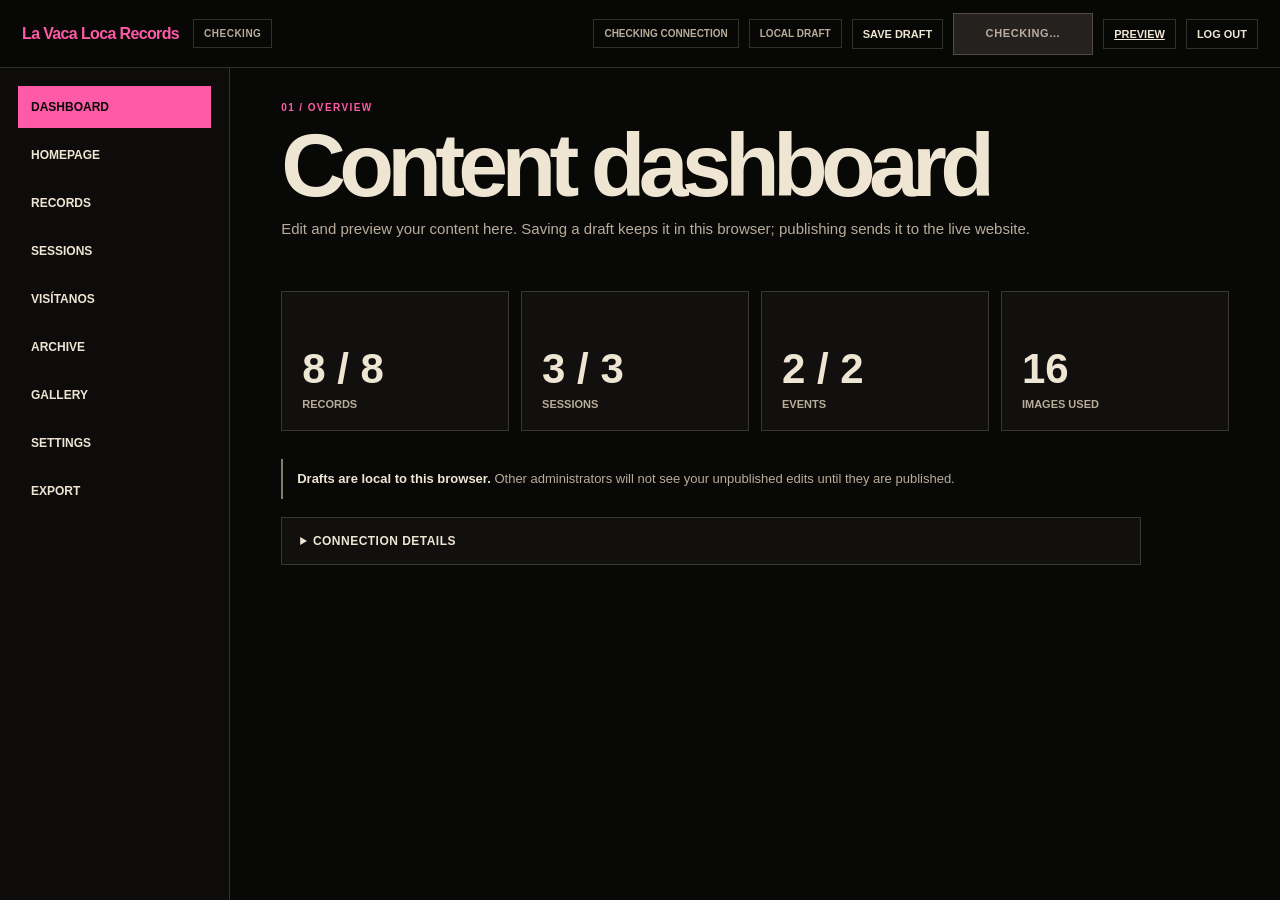
==== commit b62a3b5d: "Replace Events admin panel with Visítanos location and contact editor" ====
--- a/admin/index.html
+++ b/admin/index.html
@@ -4,7 +4,7 @@
 <meta charset="utf-8">
 <meta name="viewport" content="width=device-width,initial-scale=1,viewport-fit=cover">
 <title>Admin — La Vaca Loca Records</title>
-<link rel="stylesheet" href="admin.css?v=20261101-preview-edit-filters">
+<link rel="stylesheet" href="admin.css?v=20261101-no-watermark">
 </head>
 <body>
 <header class="admin-header">
@@ -37,7 +37,7 @@
     <button class="nav-item" data-panel="homepage">Homepage</button>
     <button class="nav-item" data-panel="records">Records</button>
     <button class="nav-item" data-panel="sessions">Sessions</button>
-    <button class="nav-item" data-panel="events">Events</button>
+    <button class="nav-item" data-panel="visitanos">Visítanos</button>
     <button class="nav-item" data-panel="archive">Archive</button>
     <button class="nav-item" data-panel="gallery">Gallery</button>
     <button class="nav-item" data-panel="settings">Settings</button><button class="nav-item" data-panel="team" id="teamNav" hidden>Administrators</button>
@@ -74,12 +74,12 @@
       <div class="editor-list" id="sessionsList"></div>
     </section>
 
-    <section class="panel" id="events">
-      <div class="panel-head"><div><p class="eyebrow">04 / Agenda</p><h2>Events</h2></div><button class="admin-action" data-add-event>Add event</button></div>
-      <p class="notice">Save a local draft, then preview the calendar. Draft / Hidden events are never public. Leave a date empty for “Próximo anuncio”. Use Publish Live when the calendar is ready.</p>
-      <div class="form-card" id="calendarSettings"></div>
-      <p><a class="admin-action secondary" href="../eventos.html?preview=admin-draft" target="_blank" rel="noopener">Save & preview calendar</a></p>
-      <div class="editor-list" id="eventsList"></div>
+    <section class="panel" id="visitanos">
+      <div class="panel-head"><div><p class="eyebrow">04 / El espacio</p><h2>Visítanos</h2></div></div>
+      <p class="intro">Edita la presentación del espacio, la dirección para Google Maps y Apple Maps, las referencias para llegar y el número de WhatsApp que recibirá las solicitudes.</p>
+      <div class="notice"><strong>Importante:</strong> utiliza una dirección exacta o coordenadas verificadas. Sin ellas, el mapa público mostrará Gualaceo como referencia y las rutas quedarán inhabilitadas. Sin WhatsApp configurado, no se podrán enviar solicitudes.</div>
+      <p><a class="admin-action secondary" href="../visitanos.html?preview=admin-draft" target="_blank" rel="noopener">Guardar y previsualizar Visítanos</a></p>
+      <div class="form-card" id="visitSettings"></div>
     </section>
 
     <section class="panel" id="archive">
@@ -220,7 +220,7 @@
             <div class="hero-crop-shade" aria-hidden="true"></div>
             <div class="hero-crop-website-copy" id="heroCropWebsiteCopy" aria-hidden="true">
               <span id="heroCropKicker">LA VACA LOCA RECORDS</span>
-              <strong id="heroCropMark">LVL</strong>
+              <i class="hero-crop-editorial-rule" aria-hidden="true"></i>
               <em id="heroCropTagline">Discos, sonido, sesiones y cultura.</em>
             </div>
           </div>
@@ -268,7 +268,8 @@
 });
 </script>
 <script src="../calendar-content.js"></script>
-<script src="../responsive-crop.js?v=20261101-color-filters"></script><script src="admin.js?v=20261101-preview-edit-filters"></script><script src="hero-crop.js?v=20261101-color-filters"></script><script src="hero-drop.js?v=20261101-hero-drop"></script>
+<script src="../responsive-crop.js?v=20261101-no-watermark"></script><script src="admin.js?v=20261116-visitanos-v1"></script><script src="hero-crop.js?v=20261101-no-watermark"></script><script src="hero-drop.js?v=20261101-hero-drop"></script>
+<script src="hero-overlay.js?v=20261101-no-watermark"></script>
 <script src="gallery.js?v=gallery-only-20260929"></script>
 <script src="audio-upload.js"></script><script src="mobile.js?v=scroll-tabs-20261023"></script><script src="team.js?v=password-recovery-20261026"></script>
 </body>
--- a/admin/admin.css
+++ b/admin/admin.css
@@ -510,7 +510,6 @@
 
 
 /* Responsive hero image crop studio */
-.hero-framing-button{display:block;width:100%;min-height:45px;margin:9px 0 13px!important;text-align:center;letter-spacing:.025em}
 .hero-crop-help{padding:12px 14px;background:rgba(255,90,167,.045);border:1px solid rgba(255,90,167,.18)}
 .hero-crop-help>span{display:block;color:#e8d8c8;font-size:11px;text-transform:uppercase;font-weight:900;letter-spacing:.04em}
 .hero-crop-help small{font-size:12px;line-height:1.5;color:var(--muted)}
@@ -684,3 +683,269 @@
 @media(prefers-reduced-motion:reduce){
  .hero-source-slot,.hero-drop-overlay,.hero-drop-create{transition:none}
 }
+
+
+/* Image preview editing: compact pencil icon and device-scoped color treatments. */
+.hero-admin-preview,.hero-source-visual{position:relative}
+.hero-source-visual{pointer-events:auto}
+.hero-source-visual>img,.hero-source-visual>.hero-drop-overlay{pointer-events:none}
+.hero-photo-edit{
+ position:absolute;top:10px;right:10px;z-index:6;
+ display:inline-flex;align-items:center;justify-content:center;
+ min-width:44px;min-height:44px;width:44px;height:44px;
+ border:1px solid rgba(238,229,211,.72);
+ background:rgba(12,11,10,.88);color:#f5ecdb;
+ box-shadow:0 3px 15px rgba(0,0,0,.38);
+ border-radius:2px;cursor:pointer;
+ -webkit-tap-highlight-color:transparent;
+ transition:background .18s,color .18s,border-color .18s,transform .18s
+}
+.hero-photo-edit:hover{background:var(--pink);border-color:var(--pink);color:#080807;transform:translateY(-1px)}
+.hero-photo-edit:focus-visible{outline:3px solid var(--pink);outline-offset:3px}
+.hero-photo-edit svg{display:block;flex:none;pointer-events:none}
+.hero-source-visual .hero-photo-edit{top:7px;right:7px}
+.hero-source-visual .hero-photo-edit:hover{box-shadow:0 3px 15px rgba(0,0,0,.5)}
+.hero-crop-filters{border:0;padding:0;margin:22px 0 18px;min-width:0}
+.hero-crop-filters legend{font-size:12px;font-weight:900;color:#eee5d3;letter-spacing:.035em;padding:0 0 8px}
+.hero-crop-filter-choices{display:grid;grid-template-columns:repeat(3,minmax(0,1fr));gap:5px}
+.hero-crop-filter-choices button{
+ display:flex;align-items:center;justify-content:center;text-align:center;
+ min-height:46px;min-width:0;padding:10px 5px;
+ border:1px solid rgba(238,229,211,.28);
+ background:#0c0b0a;color:#b9ad9a;
+ cursor:pointer;font-size:11px;font-weight:800;line-height:1.3;
+ transition:background .18s,border-color .18s,color .18s
+}
+.hero-crop-filter-choices button[aria-pressed="true"]{
+ border-color:var(--pink);background:rgba(255,90,167,.16);color:#ffe9f2
+}
+.hero-crop-filter-choices button:hover{border-color:rgba(255,90,167,.75);color:#fff}
+.hero-crop-filter-choices button:focus-visible{outline:2px solid #fff;outline-offset:2px}
+.hero-crop-filters p{font-size:11px;line-height:1.5;color:var(--muted);margin:10px 0 0}
+@media(max-width:620px){
+ .hero-photo-edit{top:8px;right:8px}
+ .hero-crop-filters{margin:18px 0 16px}
+}
+@media(prefers-reduced-motion:reduce){
+ .hero-photo-edit,.hero-crop-filter-choices button{transition:none}
+}
+
+
+/* Live hero text-shadow controls. The default 25% is intentionally photographic. */
+.hero-overlay-studio{
+ display:grid;grid-template-columns:minmax(260px,.8fr) minmax(0,1.2fr);
+ gap:20px;align-items:start;padding:20px;margin:18px 0 28px;
+ background:#161411;border:1px solid rgba(238,229,211,.25)
+}
+.hero-overlay-settings{min-width:0}
+.hero-overlay-settings .eyebrow{margin:0 0 10px}
+.hero-overlay-settings h3{font-size:clamp(24px,2.8vw,37px);letter-spacing:-.045em;line-height:1.1;margin:0 0 14px}
+.hero-overlay-settings>p:not(.eyebrow){font-size:12px;line-height:1.6;color:var(--muted)}
+.hero-overlay-label{display:flex;justify-content:space-between;align-items:center;gap:14px;margin:24px 0 10px}
+.hero-overlay-label label{font-size:12px;font-weight:900;line-height:1.4;color:var(--paper);margin:0}
+.hero-overlay-label output{font-size:17px;font-variant-numeric:tabular-nums;color:var(--pink);font-weight:900}
+.hero-overlay-studio input[type=range],.hero-slide-overlay-setting input[type=range]{
+ width:100%;display:block;min-height:36px;margin:0;accent-color:var(--pink);
+ cursor:pointer;touch-action:pan-y
+}
+.hero-overlay-studio input[type=range]:focus-visible,.hero-slide-overlay-setting input[type=range]:focus-visible{
+ outline:2px solid var(--pink);outline-offset:2px
+}
+.hero-overlay-scale{display:flex;align-items:center;justify-content:space-between;gap:12px;margin-top:7px;color:var(--muted);font-size:10px}
+.hero-overlay-note{padding-top:14px;border-top:1px solid var(--line);margin-top:20px}
+.hero-overlay-visual{min-width:0}
+.hero-overlay-preview-tools{display:grid;grid-template-columns:auto minmax(0,1fr) auto minmax(90px,.75fr);align-items:center;gap:8px;margin-bottom:10px}
+.hero-overlay-preview-tools label{color:var(--muted);font-size:10px;font-weight:900;white-space:nowrap}
+.hero-overlay-preview-tools select{width:100%;min-width:0;padding:9px;color:var(--paper);font-size:12px;background:#0b0a09;border:1px solid var(--line)}
+.hero-overlay-preview{position:relative;isolation:isolate;width:100%;height:300px;overflow:hidden;background:#0c0b09;color:var(--paper);transition:width .22s,height .22s}
+.hero-overlay-preview[data-hero-overlay-preview-device="tablet"]{height:360px;width:min(100%,270px);margin:0 auto}
+.hero-overlay-preview[data-hero-overlay-preview-device="phone"]{height:390px;width:min(100%,194px);margin:0 auto}
+.hero-overlay-preview>img{position:absolute;inset:0;display:block;width:100%;height:100%;object-fit:cover;pointer-events:none;user-select:none;max-width:none}
+.hero-overlay-preview-shade,.hero-admin-shade{
+ position:absolute;inset:0;z-index:2;opacity:.25;pointer-events:none;
+ background:linear-gradient(90deg,rgba(9,9,7,.93) 0%,rgba(9,9,7,.78) 27%,rgba(9,9,7,.34) 54%,rgba(9,9,7,.12) 78%,rgba(9,9,7,.30) 100%),
+ linear-gradient(0deg,rgba(9,9,7,.60),transparent 42%)
+}
+.hero-overlay-preview[data-hero-overlay-preview-device="tablet"] .hero-overlay-preview-shade,
+.hero-overlay-preview[data-hero-overlay-preview-device="phone"] .hero-overlay-preview-shade{
+ background:linear-gradient(90deg,rgba(9,9,7,.88),rgba(9,9,7,.44) 72%,rgba(9,9,7,.34)),
+ linear-gradient(0deg,rgba(9,9,7,.72),transparent 48%)
+}
+.hero-overlay-preview-copy{position:absolute;z-index:3;left:6%;right:6%;top:48%;transform:translateY(-50%);display:flex;flex-direction:column;gap:12px;pointer-events:none}
+.hero-overlay-preview-copy span{color:#eee5d3;font-size:10px;font-weight:900;letter-spacing:.1em;text-transform:uppercase}
+.hero-overlay-preview-copy strong{font-size:clamp(70px,12vw,150px);font-weight:900;line-height:.8;letter-spacing:-.1em}
+.hero-overlay-preview-copy em{color:#f2e6d2;font-family:Georgia,serif;font-size:clamp(14px,2vw,23px);line-height:1.24}
+.hero-overlay-preview[data-hero-overlay-preview-device="tablet"] .hero-overlay-preview-copy strong{font-size:90px}
+.hero-overlay-preview[data-hero-overlay-preview-device="phone"] .hero-overlay-preview-copy strong{font-size:63px}
+.hero-overlay-preview[data-hero-overlay-preview-device="phone"] .hero-overlay-preview-copy em{font-size:15px}
+.hero-overlay-preview[data-hero-overlay-preview-device="phone"] .hero-overlay-preview-copy span{font-size:8px}
+.hero-overlay-preview-note{font-size:11px;line-height:1.5;color:var(--muted);margin:11px 0 0}
+.hero-admin-preview .hero-admin-shade{z-index:2}
+.hero-admin-sample-copy{
+ position:absolute;left:6%;right:8%;top:50%;transform:translateY(-50%);z-index:3;
+ display:flex;flex-direction:column;gap:13px;pointer-events:none;color:#eee5d3;
+ text-align:left;text-shadow:0 2px 10px rgba(0,0,0,.18)
+}
+.hero-admin-sample-copy strong{font-size:clamp(68px,10vw,140px);font-weight:900;letter-spacing:-.1em;line-height:.85}
+.hero-admin-sample-copy span{font-family:Georgia,serif;font-size:clamp(13px,1.6vw,22px);font-style:italic;line-height:1.2}
+.hero-slide-overlay-setting{padding:14px 15px;border:1px solid rgba(255,90,167,.22);background:rgba(255,90,167,.045);margin:12px 0 16px}
+.hero-slide-overlay-setting .hero-overlay-label{margin:0 0 8px}
+.hero-overlay-setting-foot{display:flex;justify-content:space-between;align-items:center;gap:9px;margin-top:10px}
+.hero-overlay-setting-foot small{font-size:11px;color:var(--muted)}
+.hero-overlay-setting-foot .admin-action{min-height:38px;padding:7px 11px;font-size:10px;white-space:normal}
+.hero-overlay-setting-foot .admin-action:disabled{opacity:.4;cursor:not-allowed}
+.hero-admin-preview .hero-photo-edit{z-index:5}
+@media(max-width:900px){
+ .hero-overlay-studio{grid-template-columns:1fr;gap:16px;padding:16px}
+ .hero-overlay-preview{height:290px}
+ .hero-overlay-preview-tools{grid-template-columns:auto minmax(0,1fr) auto minmax(80px,1fr)}
+ .hero-admin-sample-copy strong{font-size:clamp(58px,16vw,125px)}
+}
+@media(max-width:560px){
+ .hero-overlay-studio{padding:12px}
+ .hero-overlay-preview{height:260px}
+ .hero-overlay-preview-tools{grid-template-columns:1fr 1fr;gap:5px}
+ .hero-overlay-preview-tools label{font-size:10px}
+ .hero-overlay-preview-tools select{font-size:13px;padding:10px 5px}
+ .hero-overlay-preview[data-hero-overlay-preview-device="phone"]{height:360px;width:min(100%,177px)}
+ .hero-overlay-preview-copy strong{font-size:75px}
+ .hero-overlay-preview-copy em{font-size:15px}
+ .hero-overlay-setting-foot{align-items:flex-start;flex-wrap:wrap}
+ .hero-overlay-setting-foot .admin-action{width:100%}
+ .hero-admin-sample-copy strong{font-size:clamp(53px,20vw,100px)}
+}
+@media(prefers-reduced-motion:reduce){.hero-overlay-preview{transition:none}}
+
+
+/* Keep the crop studio's shade identical to the published hero gradient. */
+.hero-crop-frame .hero-crop-shade{
+ opacity:.25;pointer-events:none;
+ background:linear-gradient(90deg,rgba(9,9,7,.93) 0%,rgba(9,9,7,.78) 27%,rgba(9,9,7,.34) 54%,rgba(9,9,7,.12) 78%,rgba(9,9,7,.30) 100%),
+ linear-gradient(0deg,rgba(9,9,7,.60),transparent 42%)
+}
+.hero-crop-frame.device-tablet .hero-crop-shade,.hero-crop-frame.device-phone .hero-crop-shade{
+ background:linear-gradient(90deg,rgba(9,9,7,.88),rgba(9,9,7,.44) 72%,rgba(9,9,7,.34)),
+ linear-gradient(0deg,rgba(9,9,7,.72),transparent 48%)
+}
+
+
+/* Mobile hero card follows the same gradient as the mobile website. */
+@media(max-width:800px){
+ .hero-admin-preview .hero-admin-shade{
+  background:linear-gradient(90deg,rgba(9,9,7,.88),rgba(9,9,7,.44) 72%,rgba(9,9,7,.34)),
+  linear-gradient(0deg,rgba(9,9,7,.72),transparent 48%)
+ }
+}
+.hero-admin-preview .hero-admin-sample-copy{
+ z-index:4;left:6%;right:46%;top:55%;gap:0
+}
+.hero-admin-preview .hero-admin-sample-copy span{
+ font-size:clamp(17px,2.1vw,30px);line-height:1.18
+}
+.hero-overlay-preview .hero-overlay-preview-copy{
+ left:6%;right:46%;top:54%;gap:13px;pointer-events:none;z-index:4
+}
+.hero-overlay-preview .hero-overlay-preview-copy em{
+ font-size:clamp(19px,2.8vw,33px);line-height:1.16;letter-spacing:-.025em
+}
+.hero-overlay-preview[data-hero-overlay-preview-device="tablet"] .hero-overlay-preview-copy,
+.hero-overlay-preview[data-hero-overlay-preview-device="phone"] .hero-overlay-preview-copy{
+ left:7%;right:22%;top:58%
+}
+.hero-overlay-preview[data-hero-overlay-preview-device="phone"] .hero-overlay-preview-copy em{
+ font-size:20px
+}
+.hero-overlay-preview[data-hero-overlay-preview-device="phone"] .hero-overlay-preview-copy span{
+ font-size:8px;line-height:1.5
+}
+.hero-crop-frame .hero-crop-website-copy{
+ left:6%;right:42%;top:55%;gap:16px;z-index:4
+}
+.hero-crop-frame .hero-crop-website-copy>em{
+ font-size:clamp(15px,2.7vw,32px);line-height:1.14
+}
+.hero-crop-frame.device-tablet .hero-crop-website-copy,
+.hero-crop-frame.device-phone .hero-crop-website-copy{
+ left:7%;right:20%;top:60%
+}
+.hero-crop-frame.device-phone .hero-crop-website-copy>em{font-size:18px}
+@media(max-width:900px){
+ .hero-admin-preview .hero-admin-sample-copy{right:39%;top:60%}
+ .hero-admin-preview .hero-admin-sample-copy span{font-size:clamp(19px,3.8vw,28px)}
+}
+@media(max-width:560px){
+ .hero-admin-preview .hero-admin-sample-copy{right:35%;top:57%}
+ .hero-admin-preview .hero-admin-sample-copy span{font-size:clamp(18px,5.1vw,25px)}
+ .hero-overlay-preview .hero-overlay-preview-copy em{font-size:clamp(18px,6vw,25px)}
+}
+.hero-admin-preview{isolation:isolate}
+.hero-overlay-preview,.hero-crop-frame{isolation:isolate}
+/* Calm photo-first typography, with a small imprint rule and archival label. */
+.hero-admin-preview .hero-admin-sample-copy{
+ z-index:4;left:6%;right:40%;top:53%;gap:12px;
+ text-shadow:none;pointer-events:none;transform:translateY(-50%)
+}
+.hero-admin-preview .hero-admin-sample-copy small{
+ display:block;color:#f0e6d6;font-weight:800;font-size:clamp(8px,1vw,10px);
+ letter-spacing:.18em;line-height:1.5;text-transform:uppercase
+}
+.hero-admin-preview .hero-admin-sample-copy i,
+.hero-overlay-preview .hero-overlay-preview-copy i,
+.hero-crop-frame .hero-crop-editorial-rule{
+ display:block;flex:none;width:32px;height:2px;
+ background:var(--pink);margin:2px 0 4px
+}
+.hero-admin-preview .hero-admin-sample-copy span{
+ font-family:Georgia,serif;font-style:normal;font-weight:400;
+ letter-spacing:-.04em;line-height:1.1;
+ font-size:clamp(22px,3.1vw,42px)
+}
+.hero-overlay-preview .hero-overlay-preview-copy{
+ z-index:4;left:6%;right:42%;top:50%;gap:13px
+}
+.hero-overlay-preview .hero-overlay-preview-copy em{
+ font-family:Georgia,serif;font-weight:400;font-style:normal;
+ font-size:clamp(22px,3.1vw,43px);line-height:1.08;
+ letter-spacing:-.045em;text-wrap:balance
+}
+.hero-overlay-preview .hero-overlay-preview-copy span{
+ font-size:clamp(8px,.85vw,10px);letter-spacing:.19em;line-height:1.45
+}
+.hero-crop-frame .hero-crop-website-copy{
+ z-index:4;left:6%;right:42%;top:50%;gap:14px
+}
+.hero-crop-frame .hero-crop-website-copy>em{
+ font-family:Georgia,serif;font-weight:400;font-style:normal;
+ font-size:clamp(21px,3.25vw,43px);letter-spacing:-.04em;
+ line-height:1.08;text-wrap:balance
+}
+.hero-crop-frame .hero-crop-website-copy>span{
+ font-size:clamp(8px,.84vw,10px);letter-spacing:.16em;line-height:1.5
+}
+.hero-overlay-preview[data-hero-overlay-preview-device="tablet"] .hero-overlay-preview-copy,
+.hero-crop-frame.device-tablet .hero-crop-website-copy{
+ left:6%;right:35%;top:54%
+}
+.hero-overlay-preview[data-hero-overlay-preview-device="phone"] .hero-overlay-preview-copy,
+.hero-crop-frame.device-phone .hero-crop-website-copy{
+ left:8%;right:8%;top:71%;gap:10px
+}
+.hero-overlay-preview[data-hero-overlay-preview-device="tablet"] .hero-overlay-preview-copy em,
+.hero-crop-frame.device-tablet .hero-crop-website-copy>em{font-size:clamp(18px,5vw,28px)}
+.hero-overlay-preview[data-hero-overlay-preview-device="phone"] .hero-overlay-preview-copy em,
+.hero-crop-frame.device-phone .hero-crop-website-copy>em{
+ font-size:clamp(17px,5vw,24px);line-height:1.1
+}
+.hero-overlay-preview[data-hero-overlay-preview-device="phone"] .hero-overlay-preview-copy i,
+.hero-crop-frame.device-phone .hero-crop-editorial-rule{width:25px}
+@media(max-width:900px){
+ .hero-admin-preview .hero-admin-sample-copy{right:38%;top:54%}
+ .hero-admin-preview .hero-admin-sample-copy span{font-size:clamp(22px,4.5vw,34px)}
+}
+@media(max-width:560px){
+ .hero-admin-preview .hero-admin-sample-copy{left:7%;right:10%;top:70%;gap:8px}
+ .hero-admin-preview .hero-admin-sample-copy small{font-size:8px}
+ .hero-admin-preview .hero-admin-sample-copy span{font-size:clamp(17px,5.5vw,26px)}
+ .hero-admin-preview .hero-admin-sample-copy i{width:25px}
+}
+
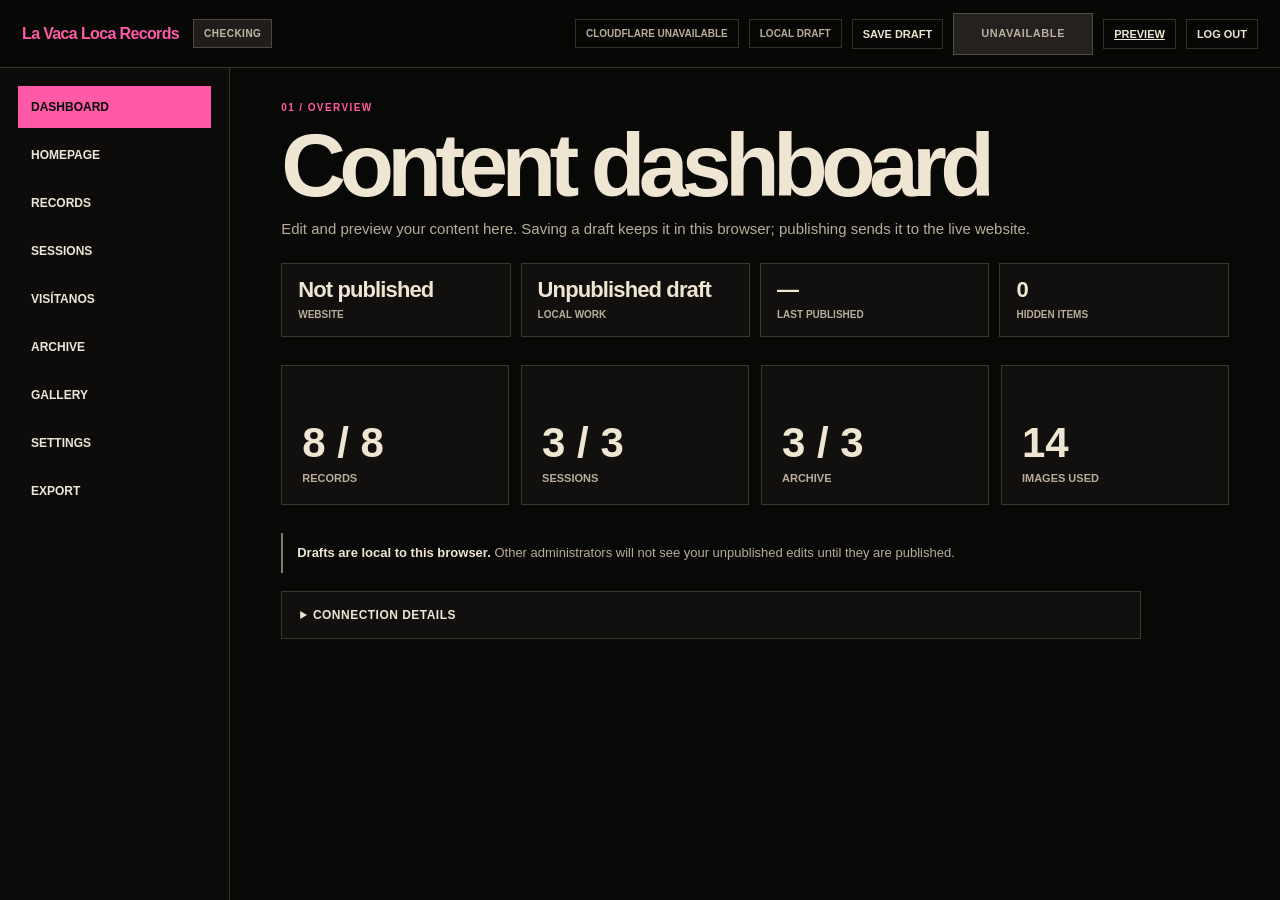
==== commit fd2f2430: "Refresh shared navigation and site content asset versions for Visítanos" ====
--- a/admin/index.html
+++ b/admin/index.html
@@ -258,7 +258,7 @@
 </dialog>
 <dialog id="galleryPicker" class="gallery-picker"><div class="panel-head"><h2>Choose a photo</h2><button class="admin-action secondary" id="galleryPickerClose" type="button">Close</button></div><input id="galleryPickerSearch" type="search" placeholder="Search photos" aria-label="Search gallery photos"><p id="galleryPickerStatus" role="status"></p><div class="gallery-grid" id="galleryPickerGrid"></div><button class="admin-action secondary" id="galleryPickerMore" type="button" hidden>Load more</button></dialog>
 <div class="toast" id="adminToast" role="status" aria-live="polite"></div>
-<script src="../data.js"></script>
+<script src="../data.js?v=20261116-visitanos-v1"></script>
 <script src="../api/content"></script>
 <script>
 document.addEventListener('click',function(event){
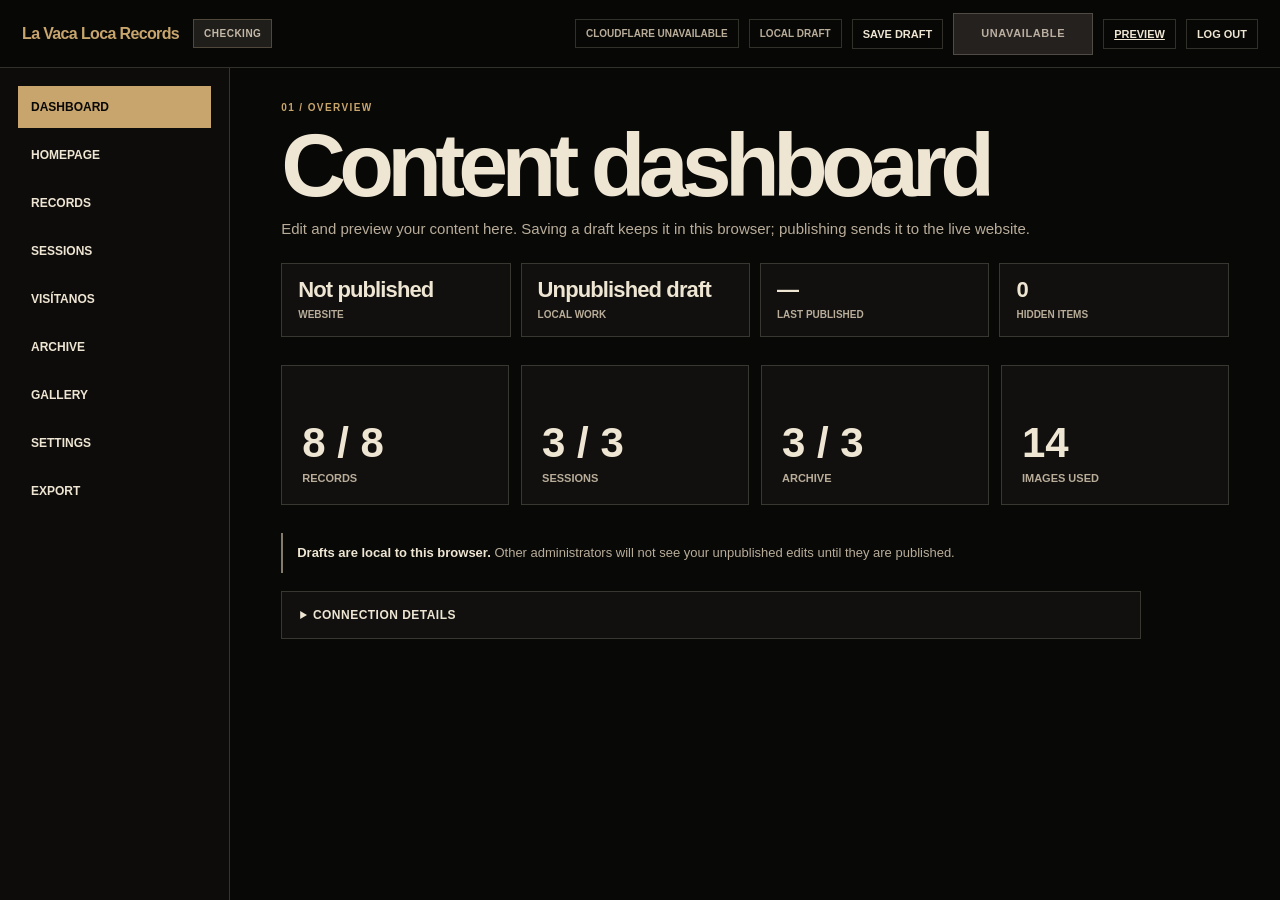
==== commit f1315609: "Use real metallic gold SVG branding and refined gold accents" ====
--- a/admin/index.html
+++ b/admin/index.html
@@ -4,7 +4,7 @@
 <meta charset="utf-8">
 <meta name="viewport" content="width=device-width,initial-scale=1,viewport-fit=cover">
 <title>Admin — La Vaca Loca Records</title>
-<link rel="stylesheet" href="admin.css?v=20261101-no-watermark">
+<link rel="stylesheet" href="admin.css?v=20261126-metallic-gold-v1">
 </head>
 <body>
 <header class="admin-header">
@@ -268,7 +268,7 @@
 });
 </script>
 <script src="../calendar-content.js"></script>
-<script src="../responsive-crop.js?v=20261101-no-watermark"></script><script src="admin.js?v=20261116-visitanos-v1"></script><script src="hero-crop.js?v=20261101-no-watermark"></script><script src="hero-drop.js?v=20261101-hero-drop"></script>
+<script src="../responsive-crop.js?v=20261101-no-watermark"></script><script src="admin.js?v=20261126-metallic-gold-v1"></script><script src="hero-crop.js?v=20261101-no-watermark"></script><script src="hero-drop.js?v=20261101-hero-drop"></script>
 <script src="hero-overlay.js?v=20261101-no-watermark"></script>
 <script src="gallery.js?v=gallery-only-20260929"></script>
 <script src="audio-upload.js"></script><script src="mobile.js?v=scroll-tabs-20261023"></script><script src="team.js?v=password-recovery-20261026"></script>
--- a/admin/admin.css
+++ b/admin/admin.css
@@ -1,4 +1,4 @@
-:root{--ink:#080807;--panel:#11100e;--panel2:#191713;--paper:#eee5d3;--muted:#b9ad9a;--line:rgba(238,229,211,.18);--pink:#ff5aa7;--wood:#6d4027;--orange:#e5532e}*{box-sizing:border-box}html{scroll-behavior:smooth}body{margin:0;background:var(--ink);color:var(--paper);font-family:Arial,Helvetica,sans-serif}button,input,textarea,select{font:inherit}.admin-header{position:sticky;top:0;z-index:20;display:flex;align-items:center;justify-content:space-between;height:68px;padding:0 22px;background:rgba(8,8,7,.96);border-bottom:1px solid var(--line);backdrop-filter:blur(10px)}.brand{color:var(--pink);text-decoration:none;font-weight:900;letter-spacing:-.04em}.status-pill{border:1px solid var(--line);padding:8px 10px;font-size:10px;font-weight:900;text-transform:uppercase;color:var(--muted)}.admin-shell{display:grid;grid-template-columns:230px 1fr;min-height:calc(100vh - 68px)}.admin-sidebar{border-right:1px solid var(--line);background:#0d0c0b;padding:18px;position:sticky;top:68px;height:calc(100vh - 68px)}.nav-item{width:100%;display:block;text-align:left;background:transparent;color:var(--paper);border:1px solid transparent;padding:13px 12px;margin-bottom:6px;font-size:12px;font-weight:900;text-transform:uppercase;cursor:pointer}.nav-item:hover,.nav-item.active{background:var(--pink);color:var(--ink);border-color:var(--pink)}.admin-content{padding:34px 4vw 80px}.panel{display:none}.panel.active{display:block}.eyebrow{font-size:10px;letter-spacing:.14em;text-transform:uppercase;color:var(--pink);font-weight:900;margin:0 0 16px}h1,h2,h3{margin:0;font-weight:900;letter-spacing:-.075em;line-height:.82}h1{font-size:clamp(54px,7vw,112px)}h2{font-size:clamp(42px,5.6vw,84px)}.intro{max-width:760px;color:var(--muted);line-height:1.55;font-size:15px}.stat-grid{display:grid;grid-template-columns:repeat(4,1fr);gap:12px;margin:28px 0}.stat-card{background:var(--panel);border:1px solid var(--line);padding:20px;min-height:140px;display:flex;flex-direction:column;justify-content:flex-end}.stat-card strong{font-size:42px;line-height:.9}.stat-card span{font-size:11px;color:var(--muted);font-weight:900;text-transform:uppercase;margin-top:10px}.notice{border:1px solid var(--line);background:rgba(255,90,167,.08);padding:18px;max-width:860px;line-height:1.5}.panel-head{display:flex;align-items:end;justify-content:space-between;gap:20px;margin-bottom:24px}.admin-action{background:var(--pink);color:var(--ink);border:0;padding:12px 14px;font-size:11px;font-weight:900;text-transform:uppercase;cursor:pointer}.admin-action.secondary{background:transparent;color:var(--paper);border:1px solid var(--line)}.editor-list{display:grid;gap:12px}.editor-card,.form-card{background:var(--panel);border:1px solid var(--line);padding:18px}.editor-card summary{cursor:pointer;list-style:none;display:flex;align-items:center;justify-content:space-between;gap:18px}.editor-card summary::-webkit-details-marker{display:none}.summary-title strong{display:block;font-size:22px;line-height:.95}.summary-title small{display:block;color:var(--pink);font-size:10px;font-weight:900;text-transform:uppercase;margin-top:7px}.summary-status{color:var(--muted);font-size:11px;font-weight:900;text-transform:uppercase}.field-grid{display:grid;grid-template-columns:repeat(3,1fr);gap:12px;margin-top:18px}.field.full{grid-column:1/-1}.field label{display:block;color:var(--muted);font-size:10px;font-weight:900;text-transform:uppercase;margin-bottom:6px}.field input,.field textarea,.field select{width:100%;background:#090908;color:var(--paper);border:1px solid var(--line);padding:11px}.field select{appearance:none;background-image:linear-gradient(45deg,transparent 50%,var(--pink) 50%),linear-gradient(135deg,var(--pink) 50%,transparent 50%);background-position:calc(100% - 17px) 17px,calc(100% - 11px) 17px;background-size:6px 6px;background-repeat:no-repeat}.field textarea{min-height:90px;resize:vertical}.field small{display:block;color:var(--muted);font-size:10px;line-height:1.35;margin-top:6px}.toggle-field{display:flex;flex-direction:column}.toggle{width:100%;min-height:43px;background:#090908;color:var(--muted);border:1px solid var(--line);font-size:11px;font-weight:900;text-align:left;padding:10px 12px;cursor:pointer}.toggle span:before{content:"";display:inline-block;width:9px;height:9px;border-radius:50%;background:#69645b;margin-right:8px}.toggle.on{background:rgba(255,90,167,.14);color:var(--paper);border-color:rgba(255,90,167,.55)}.toggle.on span:before{background:var(--pink)}.settings-note{background:rgba(255,90,167,.08);border:1px solid rgba(255,90,167,.28);padding:16px;margin-bottom:16px}.settings-note strong,.settings-note span{display:block}.settings-note span{color:var(--pink);font-size:13px;margin-top:6px;word-break:break-all}.settings-note p{color:var(--muted);font-size:12px;margin:9px 0 0;line-height:1.4}.card-actions{display:flex;gap:10px;margin-top:14px}.danger{background:transparent;color:#ffb5b5;border:1px solid rgba(255,181,181,.35)}.export-actions{display:flex;gap:10px;flex-wrap:wrap;margin:20px 0}#jsonOutput{width:100%;min-height:520px;background:#080807;color:#f2e7d4;border:1px solid var(--line);padding:16px;font-family:ui-monospace,SFMono-Regular,Menlo,Monaco,Consolas,monospace;font-size:12px;line-height:1.55}.empty{border:1px dashed var(--line);padding:24px;color:var(--muted)}@media(max-width:900px){.admin-shell{grid-template-columns:1fr}.admin-sidebar{position:sticky;top:68px;height:auto;display:flex;gap:8px;overflow:auto;padding:12px;background:#0d0c0b}.nav-item{white-space:nowrap;margin:0}.admin-content{padding:28px 18px 80px}.stat-grid{grid-template-columns:repeat(2,1fr)}.field-grid{grid-template-columns:1fr}.panel-head{display:block}.panel-head .admin-action{margin-top:18px}}@media(max-width:520px){.admin-header{padding:0 14px}.brand{font-size:14px}.status-pill{font-size:8px}.stat-grid{grid-template-columns:1fr}h1{font-size:18vw}h2{font-size:15vw}.editor-card summary{display:block}.summary-status{display:block;margin-top:10px}}
+:root{--ink:#080807;--panel:#11100e;--panel2:#191713;--paper:#eee5d3;--muted:#b9ad9a;--line:rgba(238,229,211,.18);--pink:#c8a56c;--wood:#6d4027;--orange:#e5532e}*{box-sizing:border-box}html{scroll-behavior:smooth}body{margin:0;background:var(--ink);color:var(--paper);font-family:Arial,Helvetica,sans-serif}button,input,textarea,select{font:inherit}.admin-header{position:sticky;top:0;z-index:20;display:flex;align-items:center;justify-content:space-between;height:68px;padding:0 22px;background:rgba(8,8,7,.96);border-bottom:1px solid var(--line);backdrop-filter:blur(10px)}.brand{color:var(--pink);text-decoration:none;font-weight:900;letter-spacing:-.04em}.status-pill{border:1px solid var(--line);padding:8px 10px;font-size:10px;font-weight:900;text-transform:uppercase;color:var(--muted)}.admin-shell{display:grid;grid-template-columns:230px 1fr;min-height:calc(100vh - 68px)}.admin-sidebar{border-right:1px solid var(--line);background:#0d0c0b;padding:18px;position:sticky;top:68px;height:calc(100vh - 68px)}.nav-item{width:100%;display:block;text-align:left;background:transparent;color:var(--paper);border:1px solid transparent;padding:13px 12px;margin-bottom:6px;font-size:12px;font-weight:900;text-transform:uppercase;cursor:pointer}.nav-item:hover,.nav-item.active{background:var(--pink);color:var(--ink);border-color:var(--pink)}.admin-content{padding:34px 4vw 80px}.panel{display:none}.panel.active{display:block}.eyebrow{font-size:10px;letter-spacing:.14em;text-transform:uppercase;color:var(--pink);font-weight:900;margin:0 0 16px}h1,h2,h3{margin:0;font-weight:900;letter-spacing:-.075em;line-height:.82}h1{font-size:clamp(54px,7vw,112px)}h2{font-size:clamp(42px,5.6vw,84px)}.intro{max-width:760px;color:var(--muted);line-height:1.55;font-size:15px}.stat-grid{display:grid;grid-template-columns:repeat(4,1fr);gap:12px;margin:28px 0}.stat-card{background:var(--panel);border:1px solid var(--line);padding:20px;min-height:140px;display:flex;flex-direction:column;justify-content:flex-end}.stat-card strong{font-size:42px;line-height:.9}.stat-card span{font-size:11px;color:var(--muted);font-weight:900;text-transform:uppercase;margin-top:10px}.notice{border:1px solid var(--line);background:rgba(200,165,108,.08);padding:18px;max-width:860px;line-height:1.5}.panel-head{display:flex;align-items:end;justify-content:space-between;gap:20px;margin-bottom:24px}.admin-action{background:var(--pink);color:var(--ink);border:0;padding:12px 14px;font-size:11px;font-weight:900;text-transform:uppercase;cursor:pointer}.admin-action.secondary{background:transparent;color:var(--paper);border:1px solid var(--line)}.editor-list{display:grid;gap:12px}.editor-card,.form-card{background:var(--panel);border:1px solid var(--line);padding:18px}.editor-card summary{cursor:pointer;list-style:none;display:flex;align-items:center;justify-content:space-between;gap:18px}.editor-card summary::-webkit-details-marker{display:none}.summary-title strong{display:block;font-size:22px;line-height:.95}.summary-title small{display:block;color:var(--pink);font-size:10px;font-weight:900;text-transform:uppercase;margin-top:7px}.summary-status{color:var(--muted);font-size:11px;font-weight:900;text-transform:uppercase}.field-grid{display:grid;grid-template-columns:repeat(3,1fr);gap:12px;margin-top:18px}.field.full{grid-column:1/-1}.field label{display:block;color:var(--muted);font-size:10px;font-weight:900;text-transform:uppercase;margin-bottom:6px}.field input,.field textarea,.field select{width:100%;background:#090908;color:var(--paper);border:1px solid var(--line);padding:11px}.field select{appearance:none;background-image:linear-gradient(45deg,transparent 50%,var(--pink) 50%),linear-gradient(135deg,var(--pink) 50%,transparent 50%);background-position:calc(100% - 17px) 17px,calc(100% - 11px) 17px;background-size:6px 6px;background-repeat:no-repeat}.field textarea{min-height:90px;resize:vertical}.field small{display:block;color:var(--muted);font-size:10px;line-height:1.35;margin-top:6px}.toggle-field{display:flex;flex-direction:column}.toggle{width:100%;min-height:43px;background:#090908;color:var(--muted);border:1px solid var(--line);font-size:11px;font-weight:900;text-align:left;padding:10px 12px;cursor:pointer}.toggle span:before{content:"";display:inline-block;width:9px;height:9px;border-radius:50%;background:#69645b;margin-right:8px}.toggle.on{background:rgba(200,165,108,.14);color:var(--paper);border-color:rgba(200,165,108,.55)}.toggle.on span:before{background:var(--pink)}.settings-note{background:rgba(200,165,108,.08);border:1px solid rgba(200,165,108,.28);padding:16px;margin-bottom:16px}.settings-note strong,.settings-note span{display:block}.settings-note span{color:var(--pink);font-size:13px;margin-top:6px;word-break:break-all}.settings-note p{color:var(--muted);font-size:12px;margin:9px 0 0;line-height:1.4}.card-actions{display:flex;gap:10px;margin-top:14px}.danger{background:transparent;color:#ffb5b5;border:1px solid rgba(255,181,181,.35)}.export-actions{display:flex;gap:10px;flex-wrap:wrap;margin:20px 0}#jsonOutput{width:100%;min-height:520px;background:#080807;color:#f2e7d4;border:1px solid var(--line);padding:16px;font-family:ui-monospace,SFMono-Regular,Menlo,Monaco,Consolas,monospace;font-size:12px;line-height:1.55}.empty{border:1px dashed var(--line);padding:24px;color:var(--muted)}@media(max-width:900px){.admin-shell{grid-template-columns:1fr}.admin-sidebar{position:sticky;top:68px;height:auto;display:flex;gap:8px;overflow:auto;padding:12px;background:#0d0c0b}.nav-item{white-space:nowrap;margin:0}.admin-content{padding:28px 18px 80px}.stat-grid{grid-template-columns:repeat(2,1fr)}.field-grid{grid-template-columns:1fr}.panel-head{display:block}.panel-head .admin-action{margin-top:18px}}@media(max-width:520px){.admin-header{padding:0 14px}.brand{font-size:14px}.status-pill{font-size:8px}.stat-grid{grid-template-columns:1fr}h1{font-size:18vw}h2{font-size:15vw}.editor-card summary{display:block}.summary-status{display:block;margin-top:10px}}
 
 .gallery-toolbar{display:flex;gap:12px;margin:20px 0}.gallery-toolbar input,.gallery-picker>input{flex:1;min-width:0;background:#090908;color:var(--paper);border:1px solid var(--line);padding:12px}.gallery-grid{display:grid;grid-template-columns:repeat(auto-fill,minmax(150px,1fr));gap:16px;margin:20px 0}.gallery-photo{min-width:0;padding:0 0 12px;border:1px solid var(--line);background:var(--panel);color:var(--paper);text-align:left;cursor:pointer}.gallery-photo:hover,.gallery-photo:focus-visible{outline:2px solid var(--pink);outline-offset:2px}.gallery-photo img{display:block;width:100%;aspect-ratio:1;object-fit:cover;background:#090908}.gallery-photo strong,.gallery-photo small{display:block;margin:10px 12px 0;overflow:hidden;text-overflow:ellipsis;white-space:nowrap;font-size:12px}.gallery-photo small{color:var(--muted);font-size:10px}.gallery-picker{width:min(1000px,94vw);max-height:90vh;overflow:auto;padding:24px;background:var(--ink);color:var(--paper);border:1px solid var(--line)}.gallery-picker::backdrop{background:#000c}.gallery-picker>input{width:100%}#galleryProgress,#galleryPickerStatus,#galleryFailures{font-size:13px;overflow-wrap:anywhere}.gallery-grid .empty{grid-column:1/-1}.gallery-picker .panel-head{gap:18px}.upload-button input:focus-visible{outline:2px solid white}@media(max-width:600px){.gallery-grid{grid-template-columns:repeat(2,minmax(0,1fr));gap:10px}.gallery-picker{padding:16px}.gallery-toolbar{flex-wrap:wrap}}
 
@@ -23,14 +23,14 @@
 .team-field{display:grid;gap:8px;min-width:0}
 .team-field label{display:block;color:#efe6d6;font-size:13px;font-weight:600;letter-spacing:.025em}
 #team .team-field input,#team .team-field select,#teamResetDialog .team-field input{appearance:none;box-sizing:border-box;width:100%;min-height:50px;background:#171714;border:1px solid #514c44;border-radius:0;color:#efe6d6;font:inherit;font-size:15px;padding:12px 14px;outline:none}
-#team .team-field input:focus,#team .team-field select:focus,#teamResetDialog .team-field input:focus{border-color:#fa4ea0;box-shadow:0 0 0 1px #fa4ea0}
+#team .team-field input:focus,#team .team-field select:focus,#teamResetDialog .team-field input:focus{border-color:#c8a56c;box-shadow:0 0 0 1px #c8a56c}
 #team .team-field select{cursor:pointer}
 .team-button,.team-submit{border-radius:0;min-height:49px;padding:12px 18px;text-transform:uppercase;font-weight:750;font-size:13px;letter-spacing:.03em;cursor:pointer;transition:background .16s,border-color .16s}
 .team-button{background:transparent;color:#efe6d6;border:1px solid #59534a}
-.team-button:hover{border-color:#fa4ea0;color:#fa4ea0}
+.team-button:hover{border-color:#c8a56c;color:#c8a56c}
 .team-button.danger:hover{border-color:#ff9595;color:#ff9595}
-.team-submit{background:#fb50a0;border:1px solid #fb50a0;color:#141010}
-.team-submit:hover{background:#f77cba}
+.team-submit{background:#c8a56c;border:1px solid #c8a56c;color:#141010}
+.team-submit:hover{background:#e7c98b}
 .team-button:disabled,.team-submit:disabled{opacity:.5;cursor:wait}
 .team-form>.team-submit{grid-column:1/-1;width:100%;margin-top:6px}
 .team-status{min-height:20px;margin:18px 0;color:#b8d9b0;font-size:14px}
@@ -307,7 +307,7 @@
   body .admin-sidebar .nav-item:hover,
   body .admin-sidebar .nav-item.active,
   body .admin-sidebar .nav-item[aria-current="page"]{
-    background:rgba(255,90,167,.08);color:var(--paper);
+    background:rgba(200,165,108,.08);color:var(--paper);
     border-bottom-color:var(--pink)
   }
   body .admin-sidebar .nav-item:focus-visible{
@@ -331,7 +331,7 @@
 .publish-control .publish-button-text{position:relative;z-index:2;pointer-events:none}
 .publish-control .publish-fill{
  position:absolute;z-index:1;inset:0 auto 0 0;width:0;opacity:0;
- background:linear-gradient(100deg,#df3888 0%,#ff69b8 75%,#ffc4de 100%);
+ background:linear-gradient(100deg,#aa8038 0%,#c8a56c 75%,#f1dfb8 100%);
  pointer-events:none
 }
 .publish-control[data-publish-state="checking"] #publishButton,
@@ -341,11 +341,11 @@
  box-shadow:none;cursor:default;opacity:1
 }
 .publish-control[data-publish-state="changes"] #publishButton{
- background:rgba(255,90,167,.11);color:#ffe7f2;border-color:var(--pink);
+ background:rgba(200,165,108,.11);color:#f7eed9;border-color:var(--pink);
  animation:publishGlow 2.6s ease-in-out infinite;opacity:1
 }
 .publish-control[data-publish-state="changes"] #publishButton:hover{
- background:rgba(255,90,167,.23);border-color:#ff9dcb
+ background:rgba(200,165,108,.23);border-color:#e5c789
 }
 .publish-control[data-publish-state="error"] #publishButton{
  background:rgba(197,65,65,.14);border-color:#ff9191;color:#ffe0e0;opacity:1
@@ -353,7 +353,7 @@
 .publish-control[data-publish-state="publishing"] #publishButton,
 .publish-control[data-publish-state="finishing"] #publishButton{
  background:#271723;border-color:var(--pink);color:#fffaf5;
- box-shadow:0 0 0 1px rgba(255,90,167,.14);cursor:progress;opacity:1
+ box-shadow:0 0 0 1px rgba(200,165,108,.14);cursor:progress;opacity:1
 }
 .publish-control[data-publish-state="publishing"] .publish-fill{
  opacity:1;animation:publishFillWaiting 3.4s cubic-bezier(.22,.85,.3,1) forwards
@@ -387,8 +387,8 @@
 }
 .publish-history.just-published{animation:publishHistoryDrop .48s cubic-bezier(.18,.77,.17,1) both}
 @keyframes publishGlow{
- 0%,100%{box-shadow:0 0 0 1px rgba(255,90,167,.15),0 0 9px rgba(255,90,167,.13)}
- 50%{box-shadow:0 0 0 1px rgba(255,90,167,.45),0 0 20px rgba(255,90,167,.35)}
+ 0%,100%{box-shadow:0 0 0 1px rgba(200,165,108,.15),0 0 9px rgba(200,165,108,.13)}
+ 50%{box-shadow:0 0 0 1px rgba(200,165,108,.45),0 0 20px rgba(200,165,108,.35)}
 }
 @keyframes publishFillWaiting{
  0%{width:2%}40%{width:60%}75%{width:79%}100%{width:90%}
@@ -431,12 +431,12 @@
 
 /* Protected primary designer and permanent account deletion */
 .team-card-primary{
- border-color:rgba(255,90,167,.36);
- background:linear-gradient(120deg,rgba(255,90,167,.055),rgba(255,255,255,.015) 55%),#13120f;
+ border-color:rgba(200,165,108,.36);
+ background:linear-gradient(120deg,rgba(200,165,108,.055),rgba(255,255,255,.015) 55%),#13120f;
 }
 .team-account-heading{min-width:0;flex:1 1 240px}
 .team-primary-detail{font-size:12px;line-height:1.5;color:var(--muted);margin:10px 0 0}
-.team-badge-primary{background:rgba(255,90,167,.12);color:#ffc3df;border-color:rgba(255,90,167,.38)}
+.team-badge-primary{background:rgba(200,165,108,.12);color:#f0deb6;border-color:rgba(200,165,108,.38)}
 .team-protected-role{display:flex;gap:9px;align-items:center;min-height:49px;padding:11px 14px;border:1px solid var(--line);color:#d6c8b9;font-size:12px;font-weight:800;letter-spacing:.02em}
 .team-lock-symbol{color:var(--pink);font-size:12px}
 .team-card-controls .team-protected-role{flex:0 1 240px}
@@ -464,7 +464,7 @@
 
 
 /* Owner invitations — a copyable, one-time link rather than admin-made passwords */
-.team-invite-link{border:1px solid rgba(255,90,167,.44);background:rgba(255,90,167,.06);padding:20px;margin-top:20px;max-width:930px}
+.team-invite-link{border:1px solid rgba(200,165,108,.44);background:rgba(200,165,108,.06);padding:20px;margin-top:20px;max-width:930px}
 .team-invite-link[hidden]{display:none!important}
 .team-invite-copy-row{display:grid;grid-template-columns:minmax(0,1fr) auto;gap:9px;align-items:stretch;margin-top:15px}
 .team-invite-copy-row input{width:100%;min-width:0;min-height:49px;background:#090908;color:#eee5d3;border:1px solid var(--line);padding:11px 13px;border-radius:0;font-size:13px;text-overflow:ellipsis}
@@ -510,7 +510,7 @@
 
 
 /* Responsive hero image crop studio */
-.hero-crop-help{padding:12px 14px;background:rgba(255,90,167,.045);border:1px solid rgba(255,90,167,.18)}
+.hero-crop-help{padding:12px 14px;background:rgba(200,165,108,.045);border:1px solid rgba(200,165,108,.18)}
 .hero-crop-help>span{display:block;color:#e8d8c8;font-size:11px;text-transform:uppercase;font-weight:900;letter-spacing:.04em}
 .hero-crop-help small{font-size:12px;line-height:1.5;color:var(--muted)}
 .hero-crop-dialog{box-sizing:border-box;width:min(1200px,calc(100vw - 28px));max-width:1200px;max-height:min(92dvh,950px);margin:auto;padding:0;color:var(--paper);background:#0d0c0b;border:1px solid rgba(238,229,211,.3);box-shadow:0 30px 100px rgba(0,0,0,.65);overflow:auto;overscroll-behavior:contain}
@@ -523,7 +523,7 @@
 .hero-crop-heading>.admin-action{min-height:44px;flex:none;margin:0}
 .hero-crop-switcher{display:grid;grid-template-columns:repeat(3,minmax(0,1fr));gap:8px;margin:20px 0 16px}
 .hero-crop-switcher button{display:flex;flex-direction:column;align-items:center;justify-content:center;gap:5px;min-height:57px;cursor:pointer;padding:10px;background:#191713;border:1px solid var(--line);color:#cbbdae;transition:background .2s,border-color .2s}
-.hero-crop-switcher button.selected,.hero-crop-switcher button[aria-pressed="true"]{color:#ffe3f0;border-color:var(--pink);background:rgba(255,90,167,.15)}
+.hero-crop-switcher button.selected,.hero-crop-switcher button[aria-pressed="true"]{color:#f6eacb;border-color:var(--pink);background:rgba(200,165,108,.15)}
 .hero-crop-switcher button:focus-visible{outline:2px solid #fff;outline-offset:2px}
 .hero-crop-switcher span{font-size:11px;font-weight:900;letter-spacing:.09em}
 .hero-crop-switcher small{color:var(--muted);font-size:10px;font-variant-numeric:tabular-nums}
@@ -566,7 +566,7 @@
 .hero-crop-settings-note{color:var(--muted);font-size:11px;line-height:1.55;margin:16px 0 24px}
 .hero-crop-footer{display:grid;grid-template-columns:1fr 1.5fr;gap:8px}
 .hero-crop-footer .admin-action{min-height:45px;white-space:normal}
-.hero-crop-message{min-height:17px;color:#ffbdc7;font-size:12px;line-height:1.45;margin:11px 0 0}
+.hero-crop-message{min-height:17px;color:#e8ce9a;font-size:12px;line-height:1.45;margin:11px 0 0}
 @media(max-width:900px){
  .hero-crop-dialog{width:calc(100vw - 16px);max-height:calc(100dvh - 22px)}
  .hero-crop-shell{padding:14px}
@@ -619,7 +619,7 @@
  position:relative;display:flex;flex-direction:column;gap:10px;
  scroll-margin-top:130px;transition:border-color .16s,box-shadow .16s,background .16s
 }
-.hero-source-slot.has-custom-image{border-color:rgba(255,90,167,.33)}
+.hero-source-slot.has-custom-image{border-color:rgba(200,165,108,.33)}
 .hero-source-slot:focus-visible{outline:2px solid var(--pink);outline-offset:3px}
 .hero-source-heading{display:flex;align-items:center;justify-content:space-between;flex-wrap:wrap;gap:5px}
 .hero-source-heading strong{color:var(--paper);font-size:11px;font-weight:900;letter-spacing:.12em}
@@ -632,8 +632,8 @@
 .hero-source-visual img{width:100%;height:100%;max-width:100%;display:block;object-fit:cover;background:#090908}
 .hero-source-slot[data-hero-drop-device="tablet"] .hero-source-visual img{width:min(72%,155px)}
 .hero-source-slot[data-hero-drop-device="phone"] .hero-source-visual img{width:min(39%,80px)}
-.hero-drop-overlay{position:absolute;inset:0;display:flex;align-items:center;justify-content:center;background:rgba(255,90,167,.89);color:#100c0c;font-size:12px;font-weight:900;letter-spacing:.06em;opacity:0;transition:opacity .16s;pointer-events:none}
-.hero-source-slot.is-hero-dragover{border-color:var(--pink);background:rgba(255,90,167,.11);box-shadow:inset 0 0 0 1px var(--pink)}
+.hero-drop-overlay{position:absolute;inset:0;display:flex;align-items:center;justify-content:center;background:rgba(200,165,108,.89);color:#100c0c;font-size:12px;font-weight:900;letter-spacing:.06em;opacity:0;transition:opacity .16s;pointer-events:none}
+.hero-source-slot.is-hero-dragover{border-color:var(--pink);background:rgba(200,165,108,.11);box-shadow:inset 0 0 0 1px var(--pink)}
 .hero-source-slot.is-hero-dragover .hero-drop-overlay{opacity:1}
 .hero-source-status{font-size:10px;font-weight:900;letter-spacing:.06em;text-transform:uppercase;color:var(--pink);margin:0}
 .hero-source-name{font-size:12px;color:var(--muted);white-space:nowrap;overflow:hidden;text-overflow:ellipsis;margin:0;line-height:1.4}
@@ -651,14 +651,14 @@
 .hero-source-advanced .field input{min-width:0;width:100%;font-size:13px}
 .hero-drop-create{
  margin:16px 0 22px;padding:24px 20px;display:flex;align-items:center;justify-content:center;flex-direction:column;gap:11px;
- border:1px dashed rgba(255,90,167,.56);background:rgba(255,90,167,.045);text-align:center;
+ border:1px dashed rgba(200,165,108,.56);background:rgba(200,165,108,.045);text-align:center;
  transition:background .16s,border-color .16s
 }
 .hero-drop-create>strong{font-size:13px;letter-spacing:.11em;font-weight:900}
 .hero-drop-create p{color:var(--muted);font-size:12px;line-height:1.5;margin:0}
 .hero-drop-create .admin-action{margin-top:5px;min-height:43px}
 .hero-drop-create.is-hero-dragover,.hero-admin-card.is-hero-dragover{
- background:rgba(255,90,167,.14);border-color:var(--pink);box-shadow:inset 0 0 0 1px rgba(255,90,167,.45)
+ background:rgba(200,165,108,.14);border-color:var(--pink);box-shadow:inset 0 0 0 1px rgba(200,165,108,.45)
 }
 .hero-drop-create:focus-visible{outline:2px solid var(--pink);outline-offset:3px}
 .hero-drop-create.is-hero-dragover strong{color:var(--pink)}
@@ -717,9 +717,9 @@
  transition:background .18s,border-color .18s,color .18s
 }
 .hero-crop-filter-choices button[aria-pressed="true"]{
- border-color:var(--pink);background:rgba(255,90,167,.16);color:#ffe9f2
-}
-.hero-crop-filter-choices button:hover{border-color:rgba(255,90,167,.75);color:#fff}
+ border-color:var(--pink);background:rgba(200,165,108,.16);color:#f7eed9
+}
+.hero-crop-filter-choices button:hover{border-color:rgba(200,165,108,.75);color:#fff}
 .hero-crop-filter-choices button:focus-visible{outline:2px solid #fff;outline-offset:2px}
 .hero-crop-filters p{font-size:11px;line-height:1.5;color:var(--muted);margin:10px 0 0}
 @media(max-width:620px){
@@ -788,7 +788,7 @@
 }
 .hero-admin-sample-copy strong{font-size:clamp(68px,10vw,140px);font-weight:900;letter-spacing:-.1em;line-height:.85}
 .hero-admin-sample-copy span{font-family:Georgia,serif;font-size:clamp(13px,1.6vw,22px);font-style:italic;line-height:1.2}
-.hero-slide-overlay-setting{padding:14px 15px;border:1px solid rgba(255,90,167,.22);background:rgba(255,90,167,.045);margin:12px 0 16px}
+.hero-slide-overlay-setting{padding:14px 15px;border:1px solid rgba(200,165,108,.22);background:rgba(200,165,108,.045);margin:12px 0 16px}
 .hero-slide-overlay-setting .hero-overlay-label{margin:0 0 8px}
 .hero-overlay-setting-foot{display:flex;justify-content:space-between;align-items:center;gap:9px;margin-top:10px}
 .hero-overlay-setting-foot small{font-size:11px;color:var(--muted)}
